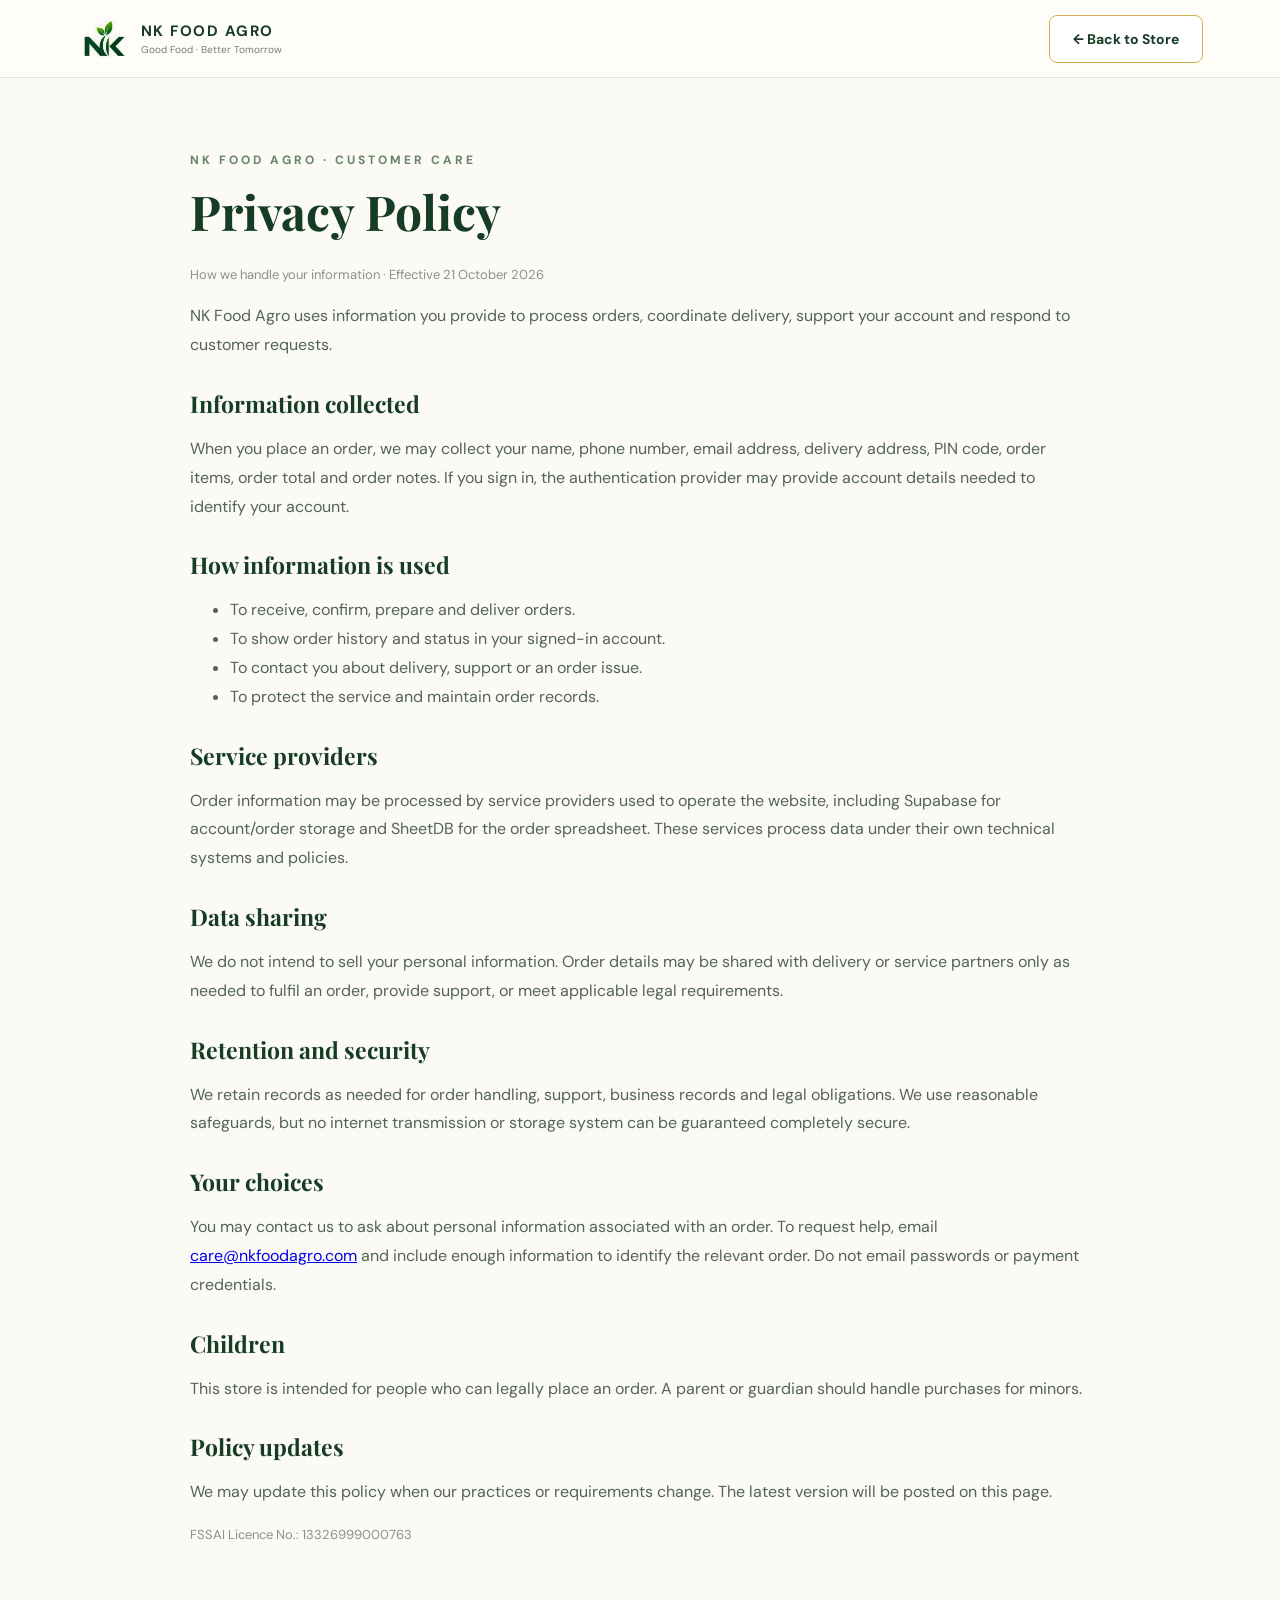
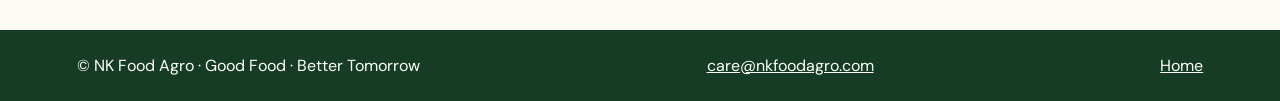
==== privacy-policy.html @ 9660f8f1 "Add files via upload" ====
<!DOCTYPE html><html lang="en"><head><meta charset="UTF-8"><meta name="viewport" content="width=device-width,initial-scale=1"><title>Privacy Policy | NK Food Agro</title><meta name="description" content="Privacy Policy for NK Food Agro customers."><link rel="icon" href="assets/favicon.png"><link rel="preconnect" href="https://fonts.googleapis.com"><link rel="preconnect" href="https://fonts.gstatic.com" crossorigin><link href="https://fonts.googleapis.com/css2?family=DM+Sans:wght@400;500;600;700&family=Playfair+Display:wght@600;700&display=swap" rel="stylesheet"><link rel="stylesheet" href="style.css"></head><body><header class="header"><a class="brand" href="index.html"><img class="brand-logo-image" src="assets/nk-logo.png" alt="NK Food Agro logo"><span><b>NK FOOD AGRO</b><small>Good Food · Better Tomorrow</small></span></a><a class="btn secondary" href="index.html">← Back to Store</a></header><main class="policy-page"><span class="eyebrow">NK FOOD AGRO · CUSTOMER CARE</span><h1>Privacy Policy</h1><p class="updated">How we handle your information · Effective 21 October 2026</p><p>NK Food Agro uses information you provide to process orders, coordinate delivery, support your account and respond to customer requests.</p><h2>Information collected</h2><p>When you place an order, we may collect your name, phone number, email address, delivery address, PIN code, order items, order total and order notes. If you sign in, the authentication provider may provide account details needed to identify your account.</p><h2>How information is used</h2><ul><li>To receive, confirm, prepare and deliver orders.</li><li>To show order history and status in your signed-in account.</li><li>To contact you about delivery, support or an order issue.</li><li>To protect the service and maintain order records.</li></ul><h2>Service providers</h2><p>Order information may be processed by service providers used to operate the website, including Supabase for account/order storage and SheetDB for the order spreadsheet. These services process data under their own technical systems and policies.</p><h2>Data sharing</h2><p>We do not intend to sell your personal information. Order details may be shared with delivery or service partners only as needed to fulfil an order, provide support, or meet applicable legal requirements.</p><h2>Retention and security</h2><p>We retain records as needed for order handling, support, business records and legal obligations. We use reasonable safeguards, but no internet transmission or storage system can be guaranteed completely secure.</p><h2>Your choices</h2><p>You may contact us to ask about personal information associated with an order. To request help, email <a href="mailto:care@nkfoodagro.com">care@nkfoodagro.com</a> and include enough information to identify the relevant order. Do not email passwords or payment credentials.</p><h2>Children</h2><p>This store is intended for people who can legally place an order. A parent or guardian should handle purchases for minors.</p><h2>Policy updates</h2><p>We may update this policy when our practices or requirements change. The latest version will be posted on this page.</p><p class="updated">FSSAI Licence No.: 13326999000763</p></main><footer class="policy-footer"><span>© NK Food Agro · Good Food · Better Tomorrow</span><a href="mailto:care@nkfoodagro.com">care@nkfoodagro.com</a><a href="index.html">Home</a></footer></body></html>
---- style.css ----
*{box-sizing:border-box}html{scroll-behavior:smooth}body{margin:0;color:#173c25;background:#fbfaf5;font-family:"DM Sans",sans-serif;overflow-x:hidden}.topbar{background:#173c25;color:#fff;text-align:center;font-size:13px;padding:9px}.header{height:78px;display:flex;align-items:center;justify-content:space-between;padding:0 6%;background:rgba(251,250,245,.94);border-bottom:1px solid #e8e4d8;position:sticky;top:0;z-index:20;backdrop-filter:blur(12px)}.brand{display:flex;align-items:center;gap:10px;text-decoration:none;color:#173c25}.brand-mark{font-weight:700;font-size:24px;letter-spacing:-3px;border:2px solid #173c25;border-radius:8px;padding:3px 7px}.brand b{display:block;font-size:15px;letter-spacing:1.5px}.brand small{display:block;font-size:10px;color:#71806f;margin-top:2px}nav{display:flex;gap:28px}nav a,.footer a{color:#31553b;text-decoration:none;font-size:14px;transition:.25s}nav a:hover,.footer a:hover{color:#a77821}.cart-btn{border:1px solid #173c25;background:transparent;border-radius:99px;padding:10px 16px;font-weight:700;color:#173c25;cursor:pointer;transition:.25s}.cart-btn:hover{transform:translateY(-2px);background:#173c25;color:#fff}.cart-btn span{background:#d6ad52;color:#173c25;border-radius:50%;padding:3px 7px;margin-left:5px}.hero{min-height:650px;padding:70px 7%;display:grid;grid-template-columns:1fr .85fr;gap:60px;align-items:center;background:radial-gradient(circle at 85% 45%,#e4efdd 0,#fbfaf5 45%)}.eyebrow{font-size:12px;letter-spacing:3px;font-weight:700;color:#668267}.hero h1{font-family:"Playfair Display",serif;font-size:64px;line-height:1.03;margin:18px 0;color:#153a23}.hero h1 em,.benefit-copy h2 em{font-style:normal;color:#9a742d}.hero p{max-width:600px;font-size:18px;line-height:1.7;color:#5c6d60}.hero-actions{display:flex;align-items:center;gap:25px;margin:30px 0}.btn{display:inline-block;border:0;border-radius:8px;padding:14px 23px;font-size:14px;font-weight:700;cursor:pointer;text-decoration:none;transition:transform .25s,box-shadow .25s,background .25s}.btn:hover{transform:translateY(-3px);box-shadow:0 12px 24px #173c2520}.primary{background:#173c25;color:#fff}.primary:hover{background:#285b39}.light{background:#fff;color:#173c25}.full{width:100%}.text-btn{color:#31553b;font-weight:700;text-decoration:none;font-size:14px}.text-btn:hover{color:#a77821}.trust-row{display:flex;flex-wrap:wrap;gap:18px;color:#49614e;font-size:12px}.hero-product{position:relative;text-align:center;animation:heroFloat 5s ease-in-out infinite}.image-frame{position:relative;display:flex;align-items:center;justify-content:center;overflow:hidden;background:#f0f2e9}.smart-image{display:block;width:100%;height:100%;object-fit:contain;object-position:center;transition:transform .55s ease,filter .55s ease}.image-frame:hover .smart-image{transform:scale(1.04)}.hero-frame{width:min(470px,100%);height:530px;margin:auto;border-radius:22px;padding:18px;background:linear-gradient(145deg,#f1f4eb,#e4eadc);box-shadow:0 30px 70px #173c251c}.leaf-badge{position:absolute;z-index:2;top:10px;left:8%;background:#d6ad52;color:#173c25;font-weight:800;font-size:11px;line-height:1.2;padding:13px;border-radius:50%;box-shadow:0 10px 30px #9a742d40}.floating-card{position:absolute;right:2%;bottom:30px;background:#fff;border:1px solid #e6e0cf;padding:14px 18px;border-radius:12px;box-shadow:0 15px 35px #173c2518;text-align:left}.floating-card strong{display:block;font-family:"Playfair Display",serif;font-size:18px}.floating-card span{font-size:11px;color:#71806f}.strip{display:grid;grid-template-columns:repeat(4,1fr);gap:15px;padding:26px 7%;background:#f1f4eb;border-top:1px solid #e4e9dc;border-bottom:1px solid #e4e9dc}.strip div{display:grid;grid-template-columns:32px 1fr;column-gap:5px;align-items:center}.strip div:first-letter{font-size:22px}.strip b{font-size:13px}.strip small{grid-column:2;color:#71806f;font-size:11px}.section,.category-section{padding:85px 7%}.section-head{display:flex;justify-content:space-between;gap:30px;align-items:end;margin-bottom:28px}.section-head h2,.about h2,.category-section h2{font-family:"Playfair Display",serif;font-size:42px;margin:10px 0;color:#153a23}.section-head p{max-width:450px;color:#71806f;line-height:1.6}.centered{text-align:center;display:block}.centered p{margin:0 auto}.category-section{background:#fffdf8}.category-grid{display:grid;grid-template-columns:repeat(3,1fr);gap:22px;margin-top:35px}.category-card{position:relative;overflow:hidden;text-align:left;border:1px solid #e7e1d1;background:linear-gradient(145deg,#fff,#f4f1e8);padding:32px;border-radius:18px;cursor:pointer;color:#173c25;transition:.35s;min-height:190px}.category-card:hover{transform:translateY(-8px);box-shadow:0 20px 45px #173c2518;border-color:#d6ad52}.category-card span{font-size:38px;display:block;margin-bottom:18px}.category-card b{display:block;font-family:"Playfair Display",serif;font-size:25px}.category-card small{display:block;color:#71806f;margin:7px 0 18px}.category-card em{font-style:normal;font-weight:700;color:#9a742d;font-size:13px}.filter-bar{display:flex;flex-wrap:wrap;gap:10px;margin:10px 0 28px}.filter{border:1px solid #d9d5c8;background:#fff;border-radius:999px;padding:10px 17px;color:#31553b;font-weight:700;cursor:pointer;transition:.25s}.filter:hover,.filter.active{background:#173c25;color:#fff;border-color:#173c25}.product-grid{display:grid;grid-template-columns:repeat(3,1fr);gap:24px}.product-card{background:#fff;border:1px solid #e6e0d3;border-radius:16px;overflow:hidden;transition:.35s;animation:cardIn .5s both}.product-card:hover{transform:translateY(-8px);box-shadow:0 22px 45px #173c2518}.product-image{height:285px;position:relative;background:#f2f4ed;padding:16px;display:flex;align-items:center;justify-content:center;overflow:hidden}.product-image img{width:100%;height:100%;object-fit:contain;object-position:center;transition:transform .45s}.product-card:hover .product-image img{transform:scale(1.06)}.tag{position:absolute;z-index:2;top:13px;left:13px;background:#d6ad52;color:#173c25;border-radius:999px;padding:6px 9px;font-size:9px;font-weight:800;letter-spacing:.8px}.product-info{padding:20px}.stars{font-size:12px;color:#b18632}.stars span{color:#899489}.product-info h3{font-family:"Playfair Display",serif;font-size:21px;margin:10px 0 5px}.product-info p{color:#71806f;font-size:13px;margin:0 0 14px}.price{display:flex;align-items:center;gap:9px;margin-bottom:16px}.price strong{font-size:22px}.price del{color:#9a9d98;font-size:13px}.price b{color:#397049;font-size:11px}.benefits{padding:85px 7%;display:grid;grid-template-columns:.9fr 1fr;gap:70px;align-items:center;background:#f1f4eb}.benefit-image{height:560px;border-radius:22px;overflow:hidden;background:#e5eadf;padding:18px;box-shadow:0 25px 60px #173c2516}.benefit-image img{width:100%;height:100%;object-fit:contain}.benefit-copy h2{font-family:"Playfair Display",serif;font-size:45px;margin:12px 0}.benefit-copy>p{color:#71806f;line-height:1.7}.benefit-list{margin-top:28px;display:grid;gap:17px}.benefit-list>div{display:flex;gap:14px;align-items:flex-start}.benefit-list>div>span{font-size:22px}.benefit-list section b{display:block}.benefit-list small{color:#71806f}.offer{margin:0 7%;padding:55px 6%;background:#173c25;color:#fff;border-radius:22px;display:flex;justify-content:space-between;align-items:center;gap:30px}.offer .eyebrow{color:#d6ad52}.offer h2{font-family:"Playfair Display",serif;font-size:40px;margin:10px 0}.offer p{color:#c9d5cb}.reviews{padding-top:80px}.review-grid{display:grid;grid-template-columns:repeat(3,1fr);gap:20px}.review-grid blockquote{margin:0;background:#fff;border:1px solid #e7e1d1;border-radius:15px;padding:28px;line-height:1.65;color:#526456}.review-grid footer{margin-top:18px;color:#b18632;font-size:12px}.review-grid footer b{color:#173c25}.about{text-align:center;padding:85px 15%;background:#fffdf8}.about p{max-width:720px;margin:auto;color:#71806f;line-height:1.8}.footer{display:grid;grid-template-columns:2fr 1fr 1fr 1.2fr;gap:35px;padding:55px 7%;background:#edf1e7}.footer p{color:#71806f;font-size:13px;line-height:1.6}.footer h4{margin:0 0 15px}.footer a{display:block;margin:8px 0}.cart-overlay,.modal-overlay{position:fixed;inset:0;background:#102317b8;z-index:100;display:flex;justify-content:flex-end;opacity:0;pointer-events:none;transition:.3s;backdrop-filter:blur(5px)}.cart-overlay.open,.modal-overlay.open{opacity:1;pointer-events:auto}.cart{width:min(430px,100%);height:100%;background:#fffdf8;padding:30px;overflow:auto;transform:translateX(100%);transition:.35s}.cart-overlay.open .cart{transform:translateX(0)}.close,.modal-close{border:0;background:transparent;font-size:30px;cursor:pointer;color:#173c25}.cart h2{font-family:"Playfair Display",serif}.cart-row{display:flex;justify-content:space-between;gap:15px;border-bottom:1px solid #eee7d8;padding:16px 0;font-size:13px}.cart-row small{display:block;color:#71806f;margin-top:4px}.cart-row button{border:1px solid #ddd;background:#fff;padding:3px 8px;border-radius:5px;cursor:pointer}.cart-row .remove{color:#a44;border:0;background:transparent}.cart-total{display:flex;justify-content:space-between;font-size:18px;padding:20px 0}.secure{text-align:center;color:#71806f;font-size:12px}.empty{color:#71806f}.modal-overlay{justify-content:center;align-items:center;padding:20px}.product-modal{position:relative;width:min(1000px,100%);max-height:92vh;overflow:auto;background:#fffdf8;border-radius:22px;display:grid;grid-template-columns:1fr 1fr;gap:35px;padding:30px;transform:translateY(25px) scale(.97);transition:.35s;box-shadow:0 30px 90px #0004}.modal-overlay.open .product-modal{transform:none}.modal-close{position:absolute;right:15px;top:10px;z-index:5;width:42px;height:42px;border-radius:50%;background:#fff;box-shadow:0 5px 20px #0002}.main-gallery-image{height:470px;background:#f0f2e9;border-radius:16px;display:flex;align-items:center;justify-content:center;padding:20px;overflow:hidden}.main-gallery-image img{width:100%;height:100%;object-fit:contain}.thumbs{display:flex;gap:10px;margin-top:12px}.thumb{width:75px;height:75px;padding:4px;border:2px solid transparent;border-radius:10px;background:#f0f2e9;cursor:pointer}.thumb.active{border-color:#d6ad52}.thumb img{width:100%;height:100%;object-fit:contain}.detail-copy{padding:35px 20px 20px 0}.detail-category{font-size:11px;letter-spacing:2px;color:#9a742d;font-weight:800}.detail-copy h2{font-family:"Playfair Display",serif;font-size:38px;line-height:1.1;margin:12px 0}.detail-price{display:flex;align-items:center;gap:10px;margin:18px 0}.detail-price strong{font-size:28px}.detail-price del{color:#999}.detail-price b{font-size:11px;color:#397049}.detail-copy>p{color:#667568;line-height:1.7}.detail-meta{display:flex;flex-wrap:wrap;gap:8px;margin:20px 0}.detail-meta span{font-size:11px;border:1px solid #e1dccf;border-radius:999px;padding:7px 10px;color:#526456}@keyframes heroFloat{0%,100%{transform:translateY(0)}50%{transform:translateY(-9px)}}@keyframes spark{0%,100%{opacity:0;transform:scale(.5)}50%{opacity:1;transform:scale(1.6)}}@keyframes cardIn{from{opacity:0;transform:translateY(15px)}to{opacity:1;transform:none}}.reveal{animation:revealIn .8s both}@keyframes revealIn{from{opacity:0;transform:translateY(22px)}to{opacity:1;transform:none}}@media(max-width:900px){nav{display:none}.hero{grid-template-columns:1fr;padding-top:45px}.hero h1{font-size:48px}.strip,.product-grid,.category-grid,.review-grid{grid-template-columns:repeat(2,1fr)}.benefits{grid-template-columns:1fr;gap:35px}.footer{grid-template-columns:1fr 1fr}.product-modal{grid-template-columns:1fr}.detail-copy{padding:0}.main-gallery-image{height:390px}}@media(max-width:600px){.header{padding:0 4%;height:70px}.brand b{font-size:12px}.brand small{font-size:8px}.cart-btn{padding:8px 11px}.hero{padding:45px 5%}.hero h1{font-size:39px}.hero p{font-size:16px}.hero-actions{flex-direction:column;align-items:flex-start}.hero-frame{height:400px}.strip,.product-grid,.category-grid,.review-grid,.footer{grid-template-columns:1fr}.section,.category-section{padding:60px 5%}.section-head{display:block}.section-head h2,.category-section h2{font-size:34px}.benefits{padding:60px 5%}.benefit-image{height:380px}.benefit-copy h2{font-size:35px}.offer{margin:0 5%;padding:40px 25px;display:block}.offer h2{font-size:31px}.offer .btn{margin-top:20px}.about{padding:60px 7%}.product-image{height:250px}.main-gallery-image{height:330px}.product-modal{padding:20px}.detail-copy h2{font-size:30px}.royal-logo{font-size:25px;letter-spacing:2px}}

/* Premium motion + account/checkout/review UI */
html{scroll-behavior:smooth}.locked{overflow:hidden}.header{position:sticky;top:0;z-index:80;background:rgba(255,253,248,.9);backdrop-filter:blur(16px);transition:.3s}.scrolled .header{box-shadow:0 12px 35px rgba(23,60,37,.09)}
.header-actions{display:flex;align-items:center;gap:9px}.account-btn,.cart-btn{border:1px solid #ddd7c7;background:#fff;border-radius:999px;padding:10px 14px;font-weight:800;color:#173c25;cursor:pointer;transition:.3s}.account-btn:hover,.cart-btn:hover{transform:translateY(-2px);border-color:#d6ad52;box-shadow:0 8px 20px #173c2514}.account-btn span{display:inline-grid;place-items:center;width:22px;height:22px;border-radius:50%;background:#fff;border:1px solid #ddd7c7;margin-right:4px}.hero-product{animation:heroFloat 5s ease-in-out infinite}.hero-frame{position:relative;overflow:hidden}.hero-frame:after{content:"";position:absolute;inset:0;background:linear-gradient(115deg,transparent 35%,rgba(255,255,255,.35) 48%,transparent 60%);transform:translateX(-120%);animation:shine 5s 2s infinite}.product-card{animation:cardIn .7s var(--delay) both}.product-card:after{content:"";position:absolute;inset:auto 15% 0;height:1px;background:#d6ad52;transform:scaleX(0);transition:.35s}.product-card:hover:after{transform:scaleX(1)}.product-image{background:radial-gradient(circle at 50% 45%,#fff 0,#f0f3e9 70%)}.quick-glow{position:absolute;width:150px;height:150px;border-radius:50%;background:#d6ad5230;filter:blur(30px);animation:pulseGlow 3s infinite}.card-actions{display:flex;gap:9px;align-items:center}.card-actions .btn{flex:1}.mini-cart{width:44px;height:44px;border-radius:12px;border:1px solid #d9d5c8;background:#fff;color:#173c25;font-size:25px;cursor:pointer;transition:.25s}.mini-cart:hover{background:#173c25;color:#fff;transform:rotate(90deg)}
.detail-points{list-style:none;padding:0;margin:20px 0;display:grid;gap:8px}.detail-points li{font-size:13px;color:#506253}.btn.secondary{background:#fff;border:1px solid #d6ad52;color:#173c25}.btn.secondary:hover{background:#f8f2e3}.review-open{margin-top:10px}.review-head{display:flex;justify-content:space-between;align-items:center;gap:10px;margin:25px 0 10px;border-top:1px solid #e7e1d1;padding-top:20px}.review-head h3{font-family:"Playfair Display",serif;margin:0}.review-head span{font-size:12px;color:#9a742d;font-weight:800}.product-reviews{display:grid;gap:10px;max-height:250px;overflow:auto}.live-review{border:1px solid #e8e2d6;background:#fff;padding:13px 15px;border-radius:12px}.live-review p{margin:7px 0;color:#536456;font-size:13px;line-height:1.5}.review-top{display:flex;justify-content:space-between;gap:8px}.review-top>span{color:#b18632;letter-spacing:1px}.review-top small{color:#397049;font-weight:800}.no-reviews{font-size:13px;color:#71806f;padding:12px 0}.qty{display:flex;gap:10px;align-items:center;margin-top:8px}.qty button{width:28px;height:28px;border:1px solid #ddd;background:#fff;border-radius:6px;cursor:pointer}.cart-row .remove{display:block;margin-top:8px;color:#a44;border:0;background:transparent;padding:0}.account-modal,.review-modal,.checkout-modal{position:relative;background:#fffdf8;border-radius:24px;box-shadow:0 35px 100px #0005;transform:translateY(25px) scale(.97);transition:.35s}.modal-overlay.open .account-modal,.modal-overlay.open .review-modal,.modal-overlay.open .checkout-modal{transform:none}.account-modal{width:min(460px,100%);padding:45px 35px;text-align:center}.account-icon{width:65px;height:65px;display:grid;place-items:center;margin:0 auto 15px;border-radius:50%;background:#fff;border:1px solid #ddd7c7;font-size:25px;font-weight:800}.account-modal h2,.review-modal h2,.checkout-modal h2{font-family:"Playfair Display",serif;font-size:34px;margin:10px 0 20px}.account-status p,.account-status{color:#68776a;line-height:1.6}.account-status small{display:block;color:#71806f;margin:8px 0 18px}.account-note{display:block;color:#8a928b;margin-top:18px;line-height:1.5}.google{background:#fff;border:1px solid #d7d3c9;color:#173c25}.review-modal{width:min(520px,100%);padding:35px}.review-modal form{display:grid;gap:18px}.review-modal label,.checkout-modal label{font-weight:700;font-size:13px;color:#3e5144}.review-modal textarea,.review-modal select,.checkout-modal input,.checkout-modal textarea{display:block;width:100%;box-sizing:border-box;margin-top:7px;border:1px solid #dcd7cb;border-radius:11px;padding:12px 13px;background:#fff;color:#24382a;font:inherit;outline:none}.review-modal textarea:focus,.review-modal select:focus,.checkout-modal input:focus,.checkout-modal textarea:focus{border-color:#b28a3e;box-shadow:0 0 0 3px #d6ad5220}.checkout-modal{width:min(850px,100%);max-height:92vh;overflow:auto;padding:35px}.checkout-head p{color:#71806f;line-height:1.6}.form-grid{display:grid;grid-template-columns:1fr 1fr;gap:15px;margin-top:22px}.form-grid .wide{grid-column:1/-1}.cod-box{margin:20px 0;padding:14px 16px;border-radius:12px;background:#f0f4ea;border:1px solid #dbe5d4}.cod-box b,.cod-box span{display:block}.cod-box span{font-size:12px;color:#71806f;margin-top:4px}.checkout-total{display:flex;justify-content:space-between;align-items:center;border-top:1px solid #e7e1d1;padding:18px 0;margin-bottom:10px;font-size:18px}.checkout-total strong{font-size:25px}.toast{position:fixed;z-index:10000;left:50%;bottom:25px;transform:translate(-50%,30px);opacity:0;pointer-events:none;background:#173c25;color:#fff;padding:13px 18px;border-radius:999px;box-shadow:0 12px 30px #0003;transition:.35s;font-size:13px}.toast.show{opacity:1;transform:translate(-50%,0)}
@keyframes shine{0%,65%{transform:translateX(-120%)}80%,100%{transform:translateX(120%)}}@keyframes pulseGlow{0%,100%{transform:scale(.8);opacity:.25}50%{transform:scale(1.2);opacity:.5}}
.reveal{opacity:0;transform:translateY(28px);transition:opacity .8s ease,transform .8s ease}.reveal.visible{opacity:1;transform:none}
@media(max-width:700px){.header-actions{gap:5px}.account-btn{font-size:0;padding:9px}.account-btn span{margin:0}.form-grid{grid-template-columns:1fr}.form-grid .wide{grid-column:auto}.checkout-modal{padding:25px 18px}.account-modal,.review-modal{padding:30px 20px}.review-head{align-items:flex-start;flex-direction:column}}

/* ===== PREMIUM SCROLL MOTION ===== */
.reveal,
.scroll-reveal,
.category-card,
.benefit-list > div,
.review-grid blockquote{
  will-change: transform, opacity;
}

/* Products rise into view with a soft 3D reveal */
.product-card.scroll-reveal{
  opacity:0;
  transform:perspective(900px) translate3d(0,72px,0) rotateX(8deg) scale(.93);
  animation:none;
  transition:opacity .85s cubic-bezier(.2,.75,.25,1),
             transform 1s cubic-bezier(.16,1,.3,1),
             box-shadow .35s ease;
  transition-delay:var(--scroll-delay,0s);
}
.product-card.scroll-reveal.visible{
  opacity:1;
  transform:perspective(900px) translate3d(0,0,0) rotateX(0) scale(1);
}
.product-card.scroll-reveal.visible:hover{
  transform:translate3d(0,-10px,0) scale(1.015);
}
.product-card.scroll-reveal.visible .product-image img{
  animation:productImageReveal 1s cubic-bezier(.16,1,.3,1) both;
  animation-delay:calc(var(--scroll-delay,0s) + .12s);
}

/* Category cards float in one after another */
.category-card{
  opacity:0;
  transform:translate3d(0,55px,0) scale(.94);
  transition:opacity .75s ease, transform .85s cubic-bezier(.16,1,.3,1),
             box-shadow .35s ease, border-color .35s ease;
  transition-delay:var(--scroll-delay,0s);
}
.category-card.visible{
  opacity:1;
  transform:none;
}
.category-card.visible:hover{
  transform:translate3d(0,-8px,0) scale(1.01);
}

/* Benefits/reviews gently slide up */
.benefit-list > div,
.review-grid blockquote{
  opacity:0;
  transform:translate3d(0,38px,0);
  transition:opacity .7s ease, transform .8s cubic-bezier(.16,1,.3,1);
  transition-delay:var(--scroll-delay,0s);
}
.benefit-list > div.visible,
.review-grid blockquote.visible{
  opacity:1;
  transform:none;
}

/* A little movement on the product image after the card arrives */
.product-image{
  transition:box-shadow .5s ease, transform .45s ease;
}
.product-card.scroll-reveal.visible .product-image{
  animation:imageFramePop .85s cubic-bezier(.16,1,.3,1) both;
  animation-delay:calc(var(--scroll-delay,0s) + .05s);
}

/* FARM FRESH badge drops like a soft ball and bounces into place */
.leaf-badge{
  animation:farmFreshDrop 1.8s cubic-bezier(.22,1.35,.36,1) 3.85s both;
  transform-origin:50% 100%;
}
.leaf-badge::after{
  content:"";
  position:absolute;
  left:18%;
  right:18%;
  bottom:-9px;
  height:9px;
  border-radius:50%;
  background:rgba(23,60,37,.18);
  filter:blur(4px);
  transform:scale(.25);
  animation:farmFreshShadow 1.8s ease 3.85s both;
}

/* Extra polish for the hero image */
.hero-product{
  animation:heroFloat 5s ease-in-out 2.4s infinite;
}
.hero-frame{
  animation:heroFrameIn 1.1s cubic-bezier(.16,1,.3,1) .25s both;
}

@keyframes productImageReveal{
  0%{opacity:0;transform:translateY(24px) scale(.88) rotate(-2deg)}
  60%{opacity:1;transform:translateY(-5px) scale(1.035) rotate(.5deg)}
  100%{opacity:1;transform:translateY(0) scale(1) rotate(0)}
}

@keyframes imageFramePop{
  0%{opacity:.65;transform:scale(.97)}
  65%{opacity:1;transform:scale(1.012)}
  100%{opacity:1;transform:scale(1)}
}

@keyframes farmFreshDrop{
  0%{opacity:0;transform:translate3d(0,-260px,0) scale(.58) rotate(-18deg)}
  38%{opacity:1;transform:translate3d(0,18px,0) scale(1.12) rotate(7deg)}
  52%{transform:translate3d(0,-28px,0) scale(.94) rotate(-4deg)}
  67%{transform:translate3d(0,10px,0) scale(1.05) rotate(2deg)}
  80%{transform:translate3d(0,-7px,0) scale(.98) rotate(-1deg)}
  91%{transform:translate3d(0,3px,0) scale(1.01) rotate(0)}
  100%{opacity:1;transform:translate3d(0,0,0) scale(1) rotate(0)}
}

@keyframes farmFreshShadow{
  0%{opacity:0;transform:scale(.15)}
  48%{opacity:.65;transform:scale(1.1)}
  68%{opacity:.28;transform:scale(.72)}
  100%{opacity:.18;transform:scale(1)}
}

@keyframes heroFrameIn{
  0%{opacity:0;transform:translateY(35px) scale(.94) rotate(.7deg)}
  100%{opacity:1;transform:none}
}

/* Respect users who prefer reduced motion */
@media (prefers-reduced-motion:reduce){
  *,*::before,*::after{
    animation-duration:.01ms !important;
    animation-iteration-count:1 !important;
    scroll-behavior:auto !important;
    transition-duration:.01ms !important;
  }
}

/* User-provided NK leaf logo: same artwork, transparent background */
.brand-logo-image{display:block;width:54px;height:44px;object-fit:contain;object-position:center;flex:0 0 auto}
.brand .brand-mark{display:none}
.royal-logo-image{display:block;width:min(240px,58vw);height:150px;object-fit:contain;margin:0 auto 8px}
.royal-logo{font-size:0;letter-spacing:0;height:0;overflow:hidden}
.category-card{z-index:1;pointer-events:auto;touch-action:manipulation}
.category-empty{grid-column:1/-1;padding:20px;text-align:center}
#shop{scroll-margin-top:95px}
@media(max-width:600px){.brand-logo-image{width:42px;height:38px}.royal-logo-image{height:125px}}


/* NK Food Agro - Floating Dry Fruits intro only */
.nk-fruit-intro{position:fixed;inset:0;z-index:9999;display:flex;align-items:center;justify-content:center;overflow:hidden;background:radial-gradient(ellipse at center,#294b30 0%,#153621 48%,#07170d 100%);opacity:1;visibility:visible;animation:nkfiExit .7s 3.5s ease forwards;pointer-events:none}
.nkfi-glow{position:absolute;width:min(78vw,560px);aspect-ratio:1;border-radius:50%;background:radial-gradient(circle,rgba(226,190,104,.22),transparent 70%);animation:nkfiGlow 2.6s ease-in-out infinite alternate}
.nkfi-brand{position:relative;z-index:4;text-align:center;padding:20px;animation:nkfiBrand .9s .25s both;color:#f2d48b}
.nkfi-logo{display:block;width:clamp(68px,13vw,112px);height:clamp(68px,13vw,112px);object-fit:contain;margin:0 auto 12px;filter:drop-shadow(0 5px 18px #0004)}
.nkfi-name{font-family:"Playfair Display",Georgia,serif;font-size:clamp(27px,5.5vw,49px);font-weight:700;letter-spacing:.12em;text-shadow:0 4px 24px #e7c66a30}
.nkfi-rule{height:2px;width:0;margin:15px auto;background:linear-gradient(90deg,transparent,#f2d48b,transparent);animation:nkfiRule .7s .6s ease forwards}
.nkfi-tagline{font-size:clamp(9px,1.8vw,13px);letter-spacing:.14em;color:#fff7e5}
.nkfi-caption{margin-top:17px;color:#d7c397;font-size:10px;letter-spacing:.2em}
.nkfi-fruit{position:absolute;z-index:2;width:clamp(65px,12vw,145px);height:clamp(65px,12vw,145px);opacity:0;animation:nkfiFloat 2.8s ease-in-out infinite;filter:drop-shadow(0 10px 14px #0004)}
.nkfi-fruit img{width:100%;height:100%;object-fit:contain}
.nkfi-fruit.almond{left:10%;top:17%;--rot:-18deg;animation-delay:.05s}
.nkfi-fruit.cashew{right:11%;top:17%;--rot:22deg;animation-delay:.3s}
.nkfi-fruit.makhana{left:13%;bottom:13%;--rot:18deg;animation-delay:.55s}
.nkfi-fruit.mix{right:12%;bottom:12%;--rot:-20deg;animation-delay:.8s}
.nkfi-fruit.almond-two{left:34%;top:5%;width:clamp(42px,7vw,85px);height:clamp(42px,7vw,85px);animation-delay:.9s}
.nkfi-fruit.cashew-two{right:33%;bottom:5%;width:clamp(45px,8vw,92px);height:clamp(45px,8vw,92px);animation-delay:1.1s}
.nkfi-skip{position:absolute;z-index:6;right:20px;bottom:max(22px,env(safe-area-inset-bottom));pointer-events:auto;border:1px solid #e7ce8a88;background:#ffffff12;color:#fff7e5;padding:10px 16px;border-radius:30px;font-size:12px;cursor:pointer}
@keyframes nkfiFloat{0%{opacity:0;transform:translateY(32px) scale(.72) rotate(var(--rot))}22%,70%{opacity:1}55%{transform:translateY(-24px) scale(1.08) rotate(calc(var(--rot) + 16deg))}100%{opacity:0;transform:translateY(-62px) scale(.8) rotate(calc(var(--rot) + 30deg))}}
@keyframes nkfiBrand{from{opacity:0;transform:translateY(15px) scale(.94);filter:blur(5px)}to{opacity:1;transform:none;filter:none}}
@keyframes nkfiRule{to{width:min(290px,65vw)}}
@keyframes nkfiGlow{from{transform:scale(.9);opacity:.65}to{transform:scale(1.1);opacity:1}}
@keyframes nkfiExit{to{opacity:0;visibility:hidden}}
@media(max-width:600px){.nkfi-fruit.almond{left:3%;top:20%}.nkfi-fruit.cashew{right:3%;top:20%}.nkfi-fruit.makhana{left:4%;bottom:15%}.nkfi-fruit.mix{right:4%;bottom:15%}.nkfi-name{letter-spacing:.07em}.nkfi-caption{font-size:8px}}

/* Dense falling dry-fruit + makhana shower for the opening intro */
.nkfi-rain{position:absolute;inset:0;z-index:2;overflow:hidden;pointer-events:none}
.nkfi-rain-item{position:absolute;top:-18vh;left:var(--left);width:var(--size);height:var(--size);opacity:0;object-fit:contain;filter:drop-shadow(0 5px 7px #0005);animation:nkfiRainFall var(--duration) var(--delay) linear infinite;will-change:transform,opacity;pointer-events:none}
.nkfi-rain-item.makhana-piece{width:var(--size);height:calc(var(--size)*.78);border-radius:44% 56% 48% 52%;background:radial-gradient(ellipse at 32% 25%,#fffef0 0%,#f4f0dc 42%,#d7d0b8 76%,#b9b19b 100%);box-shadow:inset -2px -2px 3px #8d856c55,0 4px 7px #0004;transform:rotate(var(--rot));}
.nkfi-rain-item.makhana-piece::after{content:"";position:absolute;inset:20% 25%;border-radius:50%;background:#fff9e8;opacity:.8;filter:blur(1px)}
.nkfi-fruit{z-index:3}
.nkfi-brand{z-index:4}
@keyframes nkfiRainFall{0%{opacity:0;transform:translate3d(0,-5vh,0) rotate(var(--rot)) scale(.7)}8%{opacity:.94}82%{opacity:.9}100%{opacity:0;transform:translate3d(var(--drift),125vh,0) rotate(var(--spin)) scale(1.08)}}
@media(max-width:600px){.nkfi-rain-item{filter:drop-shadow(0 3px 4px #0004)}}
@media(prefers-reduced-motion:reduce){.nkfi-rain-item{animation:none!important;display:none}}

@media(prefers-reduced-motion:reduce){.nk-fruit-intro *{animation-duration:.01ms!important;animation-iteration-count:1!important}}

/* Targeted additions: intro jar, footer licence, order tracking and policy pages */
.nkfi-jar-wrap{position:absolute;z-index:3;left:50%;top:50%;width:clamp(150px,25vw,275px);transform:translate(-50%,-39%);opacity:.92;filter:drop-shadow(0 18px 22px #0005);animation:nkfiJarFloat 3.8s ease-in-out infinite;pointer-events:none}
.nkfi-jar{display:block;width:100%;height:auto;max-height:47vh;object-fit:contain}
.nkfi-brand{margin-top:-7vh;text-shadow:0 2px 10px #102516}
.nkfi-logo{position:relative;z-index:2}
@keyframes nkfiJarFloat{0%,100%{transform:translate(-50%,-39%) rotate(-2deg)}50%{transform:translate(-50%,-43%) rotate(2deg)}}
.footer .fssai-number{font-size:12px;color:#d8d9cc;line-height:1.5}
.footer a{color:inherit}
.my-orders{margin:22px 0;text-align:left;max-height:42vh;overflow:auto}
.my-orders h3{font-family:"Playfair Display",serif;margin:0 0 12px;color:#173c25}
.my-order{border:1px solid #e7e1d1;border-radius:13px;padding:13px;margin:10px 0;background:#fff}
.my-order-top{display:flex;align-items:center;justify-content:space-between;gap:8px;flex-wrap:wrap}
.my-order small{display:block;color:#788276;margin-top:5px}
.my-order p{font-size:13px;color:#536456;line-height:1.5;margin:10px 0}
.order-status{background:#eef4e9;color:#285634;border-radius:999px;padding:5px 9px;font-size:11px;font-weight:800}
.order-steps{display:flex;gap:5px;margin-top:12px;flex-wrap:wrap}
.order-steps span{font-size:10px;color:#8b9187;background:#f1f0e9;padding:5px 7px;border-radius:7px}
.order-steps span.done{background:#dcebd7;color:#285634;font-weight:700}
.policy-page{min-height:65vh;padding:70px max(6%,calc((100% - 900px)/2));color:#173c25}
.policy-page h1{font-family:"Playfair Display",serif;font-size:clamp(34px,5vw,48px);margin:10px 0 20px}
.policy-page h2{font-family:"Playfair Display",serif;margin:28px 0 8px;font-size:23px}
.policy-page p,.policy-page li{color:#536456;line-height:1.8}
.policy-page .updated{font-size:13px;color:#8a928b}
.policy-footer{padding:25px 6%;background:#173c25;color:#fff;display:flex;gap:20px;justify-content:space-between;flex-wrap:wrap}
.policy-footer a{color:#fff}
.thankyou-page{min-height:100vh;display:grid;place-items:center;padding:24px;background:#fbfaf5}
.thankyou-card{width:min(650px,100%);background:#fff;border:1px solid #e8e2d6;border-radius:24px;padding:clamp(25px,6vw,50px);text-align:center;box-shadow:0 18px 55px #173c2510}
.thankyou-mark{width:68px;height:68px;border-radius:50%;display:grid;place-items:center;margin:0 auto 18px;background:#e5f0df;color:#285634;font-size:35px}
.thankyou-card h1{font-family:"Playfair Display",serif;font-size:clamp(32px,5vw,44px);margin:10px 0}
.thankyou-card p{color:#627064;line-height:1.7}
.thankyou-summary{margin:22px 0;padding:17px;background:#f6f6ef;border-radius:13px;text-align:left}
.thankyou-summary div{display:flex;justify-content:space-between;gap:15px;padding:7px 0;color:#526354}
.thankyou-summary strong{color:#173c25;text-align:right;overflow-wrap:anywhere}
@media(max-width:600px){.nkfi-jar-wrap{width:clamp(140px,44vw,205px);top:54%;opacity:.75}.nkfi-brand{margin-top:-12vh}.nkfi-jar{max-height:36vh}.policy-page{padding:45px 6%}}
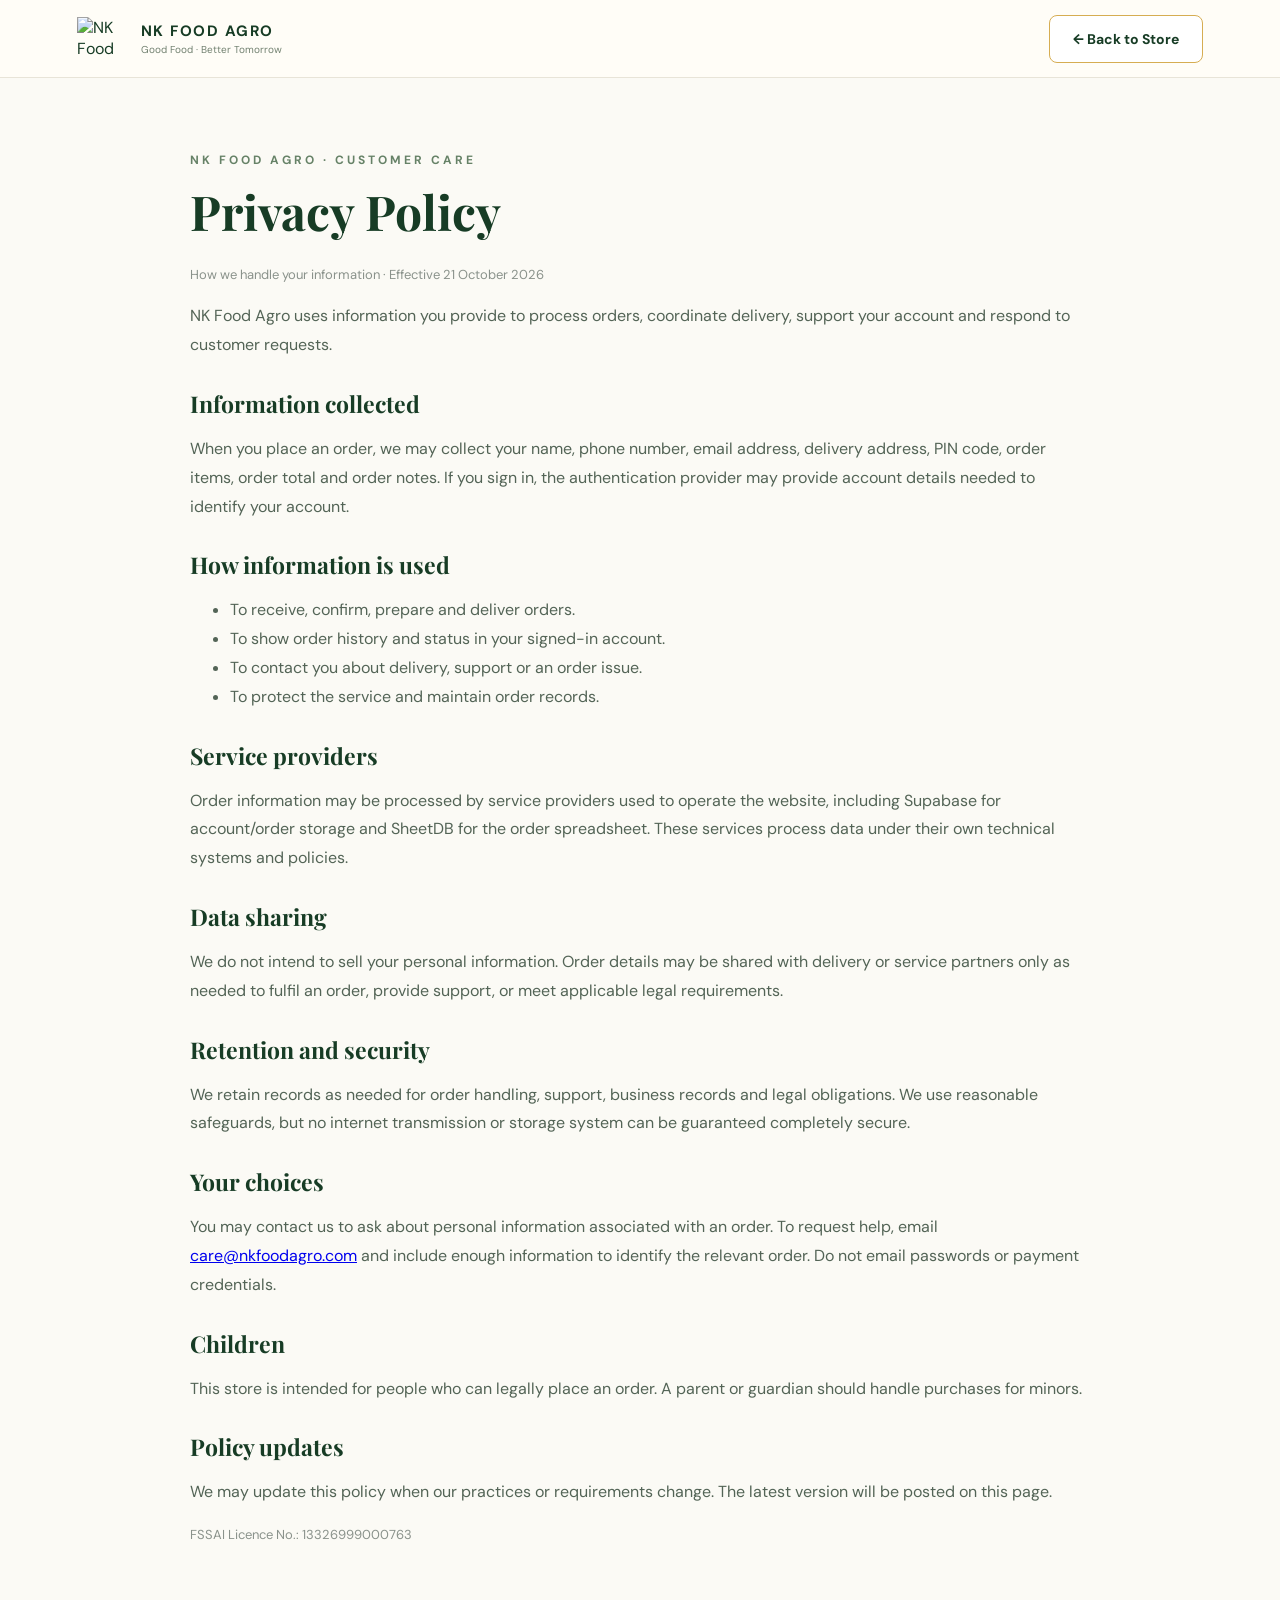
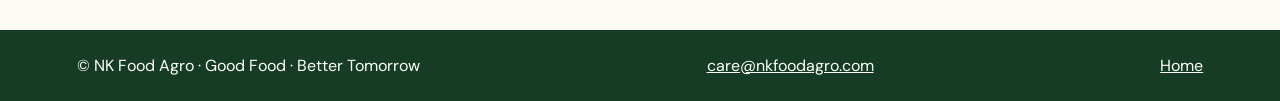
==== commit 1f8ff77c: "Add files via upload" ====
--- a/privacy-policy.html
+++ b/privacy-policy.html
@@ -1 +1 @@
-<!DOCTYPE html><html lang="en"><head><meta charset="UTF-8"><meta name="viewport" content="width=device-width,initial-scale=1"><title>Privacy Policy | NK Food Agro</title><meta name="description" content="Privacy Policy for NK Food Agro customers."><link rel="icon" href="assets/favicon.png"><link rel="preconnect" href="https://fonts.googleapis.com"><link rel="preconnect" href="https://fonts.gstatic.com" crossorigin><link href="https://fonts.googleapis.com/css2?family=DM+Sans:wght@400;500;600;700&family=Playfair+Display:wght@600;700&display=swap" rel="stylesheet"><link rel="stylesheet" href="style.css"></head><body><header class="header"><a class="brand" href="index.html"><img class="brand-logo-image" src="assets/nk-logo.png" alt="NK Food Agro logo"><span><b>NK FOOD AGRO</b><small>Good Food · Better Tomorrow</small></span></a><a class="btn secondary" href="index.html">← Back to Store</a></header><main class="policy-page"><span class="eyebrow">NK FOOD AGRO · CUSTOMER CARE</span><h1>Privacy Policy</h1><p class="updated">How we handle your information · Effective 21 October 2026</p><p>NK Food Agro uses information you provide to process orders, coordinate delivery, support your account and respond to customer requests.</p><h2>Information collected</h2><p>When you place an order, we may collect your name, phone number, email address, delivery address, PIN code, order items, order total and order notes. If you sign in, the authentication provider may provide account details needed to identify your account.</p><h2>How information is used</h2><ul><li>To receive, confirm, prepare and deliver orders.</li><li>To show order history and status in your signed-in account.</li><li>To contact you about delivery, support or an order issue.</li><li>To protect the service and maintain order records.</li></ul><h2>Service providers</h2><p>Order information may be processed by service providers used to operate the website, including Supabase for account/order storage and SheetDB for the order spreadsheet. These services process data under their own technical systems and policies.</p><h2>Data sharing</h2><p>We do not intend to sell your personal information. Order details may be shared with delivery or service partners only as needed to fulfil an order, provide support, or meet applicable legal requirements.</p><h2>Retention and security</h2><p>We retain records as needed for order handling, support, business records and legal obligations. We use reasonable safeguards, but no internet transmission or storage system can be guaranteed completely secure.</p><h2>Your choices</h2><p>You may contact us to ask about personal information associated with an order. To request help, email <a href="mailto:care@nkfoodagro.com">care@nkfoodagro.com</a> and include enough information to identify the relevant order. Do not email passwords or payment credentials.</p><h2>Children</h2><p>This store is intended for people who can legally place an order. A parent or guardian should handle purchases for minors.</p><h2>Policy updates</h2><p>We may update this policy when our practices or requirements change. The latest version will be posted on this page.</p><p class="updated">FSSAI Licence No.: 13326999000763</p></main><footer class="policy-footer"><span>© NK Food Agro · Good Food · Better Tomorrow</span><a href="mailto:care@nkfoodagro.com">care@nkfoodagro.com</a><a href="index.html">Home</a></footer></body></html>+<!DOCTYPE html><html lang="en"><head><meta charset="UTF-8"><meta name="viewport" content="width=device-width,initial-scale=1"><title>Privacy Policy | NK Food Agro</title><meta name="description" content="Privacy Policy for NK Food Agro customers."><link rel="icon" href="assets/favicon.webp"><link rel="preconnect" href="https://fonts.googleapis.com"><link rel="preconnect" href="https://fonts.gstatic.com" crossorigin><link href="https://fonts.googleapis.com/css2?family=DM+Sans:wght@400;500;600;700&family=Playfair+Display:wght@600;700&display=swap" rel="stylesheet"><link rel="stylesheet" href="style.css"></head><body><header class="header"><a class="brand" href="index.html"><img class="brand-logo-image" src="assets/nk-logo.webp" alt="NK Food Agro logo"><span><b>NK FOOD AGRO</b><small>Good Food · Better Tomorrow</small></span></a><a class="btn secondary" href="index.html">← Back to Store</a></header><main class="policy-page"><span class="eyebrow">NK FOOD AGRO · CUSTOMER CARE</span><h1>Privacy Policy</h1><p class="updated">How we handle your information · Effective 21 October 2026</p><p>NK Food Agro uses information you provide to process orders, coordinate delivery, support your account and respond to customer requests.</p><h2>Information collected</h2><p>When you place an order, we may collect your name, phone number, email address, delivery address, PIN code, order items, order total and order notes. If you sign in, the authentication provider may provide account details needed to identify your account.</p><h2>How information is used</h2><ul><li>To receive, confirm, prepare and deliver orders.</li><li>To show order history and status in your signed-in account.</li><li>To contact you about delivery, support or an order issue.</li><li>To protect the service and maintain order records.</li></ul><h2>Service providers</h2><p>Order information may be processed by service providers used to operate the website, including Supabase for account/order storage and SheetDB for the order spreadsheet. These services process data under their own technical systems and policies.</p><h2>Data sharing</h2><p>We do not intend to sell your personal information. Order details may be shared with delivery or service partners only as needed to fulfil an order, provide support, or meet applicable legal requirements.</p><h2>Retention and security</h2><p>We retain records as needed for order handling, support, business records and legal obligations. We use reasonable safeguards, but no internet transmission or storage system can be guaranteed completely secure.</p><h2>Your choices</h2><p>You may contact us to ask about personal information associated with an order. To request help, email <a href="mailto:care@nkfoodagro.com">care@nkfoodagro.com</a> and include enough information to identify the relevant order. Do not email passwords or payment credentials.</p><h2>Children</h2><p>This store is intended for people who can legally place an order. A parent or guardian should handle purchases for minors.</p><h2>Policy updates</h2><p>We may update this policy when our practices or requirements change. The latest version will be posted on this page.</p><p class="updated">FSSAI Licence No.: 13326999000763</p></main><footer class="policy-footer"><span>© NK Food Agro · Good Food · Better Tomorrow</span><a href="mailto:care@nkfoodagro.com">care@nkfoodagro.com</a><a href="index.html">Home</a></footer></body></html>
--- a/style.css
+++ b/style.css
@@ -198,12 +198,16 @@
 
 @media(prefers-reduced-motion:reduce){.nk-fruit-intro *{animation-duration:.01ms!important;animation-iteration-count:1!important}}
 
-/* Targeted additions: intro jar, footer licence, order tracking and policy pages */
-.nkfi-jar-wrap{position:absolute;z-index:3;left:50%;top:50%;width:clamp(150px,25vw,275px);transform:translate(-50%,-39%);opacity:.92;filter:drop-shadow(0 18px 22px #0005);animation:nkfiJarFloat 3.8s ease-in-out infinite;pointer-events:none}
-.nkfi-jar{display:block;width:100%;height:auto;max-height:47vh;object-fit:contain}
-.nkfi-brand{margin-top:-7vh;text-shadow:0 2px 10px #102516}
+/* Targeted additions: three separate intro jars positioned away from the centered logo */
+.nkfi-jar-wrap{position:absolute;z-index:3;width:clamp(92px,14vw,170px);opacity:.84;filter:drop-shadow(0 12px 18px #0005);pointer-events:none;animation:nkfiSideJarFloat 4.2s ease-in-out infinite}
+.nkfi-jar{display:block;width:100%;height:auto;max-height:30vh;object-fit:contain}
+.nkfi-jar-left{left:5.5%;top:17%;transform:rotate(-8deg);animation-delay:-.7s}
+.nkfi-jar-right{right:5.5%;top:18%;width:clamp(88px,13vw,158px);transform:rotate(8deg);animation-delay:-2.1s;filter:drop-shadow(0 12px 18px #0005) hue-rotate(8deg)}
+.nkfi-jar-lower{left:13%;bottom:8%;width:clamp(76px,10vw,125px);opacity:.76;transform:rotate(-11deg);animation-delay:-1.4s;filter:drop-shadow(0 10px 14px #0005) saturate(.88)}
+.nkfi-brand{position:relative;z-index:4;margin-top:0;text-shadow:0 2px 10px #102516}
 .nkfi-logo{position:relative;z-index:2}
-@keyframes nkfiJarFloat{0%,100%{transform:translate(-50%,-39%) rotate(-2deg)}50%{transform:translate(-50%,-43%) rotate(2deg)}}
+@keyframes nkfiSideJarFloat{0%,100%{translate:0 0;rotate:0deg}50%{translate:0 -12px;rotate:2deg}}
+@media(max-width:600px){.nkfi-jar-wrap{width:clamp(58px,18vw,105px);opacity:.72}.nkfi-jar-left{left:1.5%;top:19%}.nkfi-jar-right{right:1.5%;top:20%;width:clamp(56px,17vw,98px)}.nkfi-jar-lower{left:3%;bottom:8%;width:clamp(50px,14vw,82px)}.nkfi-jar{max-height:22vh}.nkfi-brand{max-width:78vw}.nkfi-name{font-size:clamp(22px,6vw,32px)}.nkfi-tagline{font-size:9px}.nkfi-caption{font-size:8px}}
 .footer .fssai-number{font-size:12px;color:#d8d9cc;line-height:1.5}
 .footer a{color:inherit}
 .my-orders{margin:22px 0;text-align:left;max-height:42vh;overflow:auto}
@@ -232,3 +236,29 @@
 .thankyou-summary div{display:flex;justify-content:space-between;gap:15px;padding:7px 0;color:#526354}
 .thankyou-summary strong{color:#173c25;text-align:right;overflow-wrap:anywhere}
 @media(max-width:600px){.nkfi-jar-wrap{width:clamp(140px,44vw,205px);top:54%;opacity:.75}.nkfi-brand{margin-top:-12vh}.nkfi-jar{max-height:36vh}.policy-page{padding:45px 6%}}
+
+/* Pack-size selector for dry-fruit products */
+.weight-picker{display:flex;align-items:center;gap:10px;flex-wrap:wrap;margin:12px 0;color:#49614e;font-size:13px;font-weight:700}
+.weight-picker select{min-height:40px;min-width:112px;padding:8px 12px;border:1px solid #cfd8c8;border-radius:8px;background:#fffdf8;color:#173c25;font:inherit;cursor:pointer}
+.detail-weight-picker{margin:14px 0}
+@media(max-width:700px){
+  .weight-picker{margin:9px 0;font-size:12px}
+  .weight-picker select{min-height:38px}
+  .header{backdrop-filter:none;-webkit-backdrop-filter:none}
+  .hero-product{animation:none}
+  .product-card,.category-card{transition:box-shadow .2s,border-color .2s}
+}
+@media(prefers-reduced-motion:reduce){
+  *,*::before,*::after{scroll-behavior:auto!important;animation-duration:.01ms!important;animation-iteration-count:1!important;transition-duration:.01ms!important}
+}
+
+
+/* Product-card interaction and fast, accessible browsing */
+.product-title-link{appearance:none;border:0;padding:0;background:transparent;color:inherit;font:inherit;font-weight:inherit;text-align:left;cursor:pointer;line-height:inherit}
+.product-title-link:hover,.product-title-link:focus-visible{color:#9a742d;text-decoration:underline;text-underline-offset:4px}
+.product-image img[role="button"]{cursor:pointer}
+.add-cart-card{flex:1;min-height:44px;white-space:nowrap}
+.card-actions{gap:8px}
+.nkfi-jar-wrap[hidden]{display:none!important}
+@media(max-width:600px){.hero-product,.product-card,.quick-glow,.hero-frame:after{animation:none!important}.quick-glow{display:none}.product-card{will-change:auto}.product-image img,.smart-image{transition:none}.header{backdrop-filter:none}}
+@media(prefers-reduced-motion:reduce){*,*::before,*::after{scroll-behavior:auto!important;animation-duration:.01ms!important;animation-iteration-count:1!important;transition-duration:.01ms!important}}
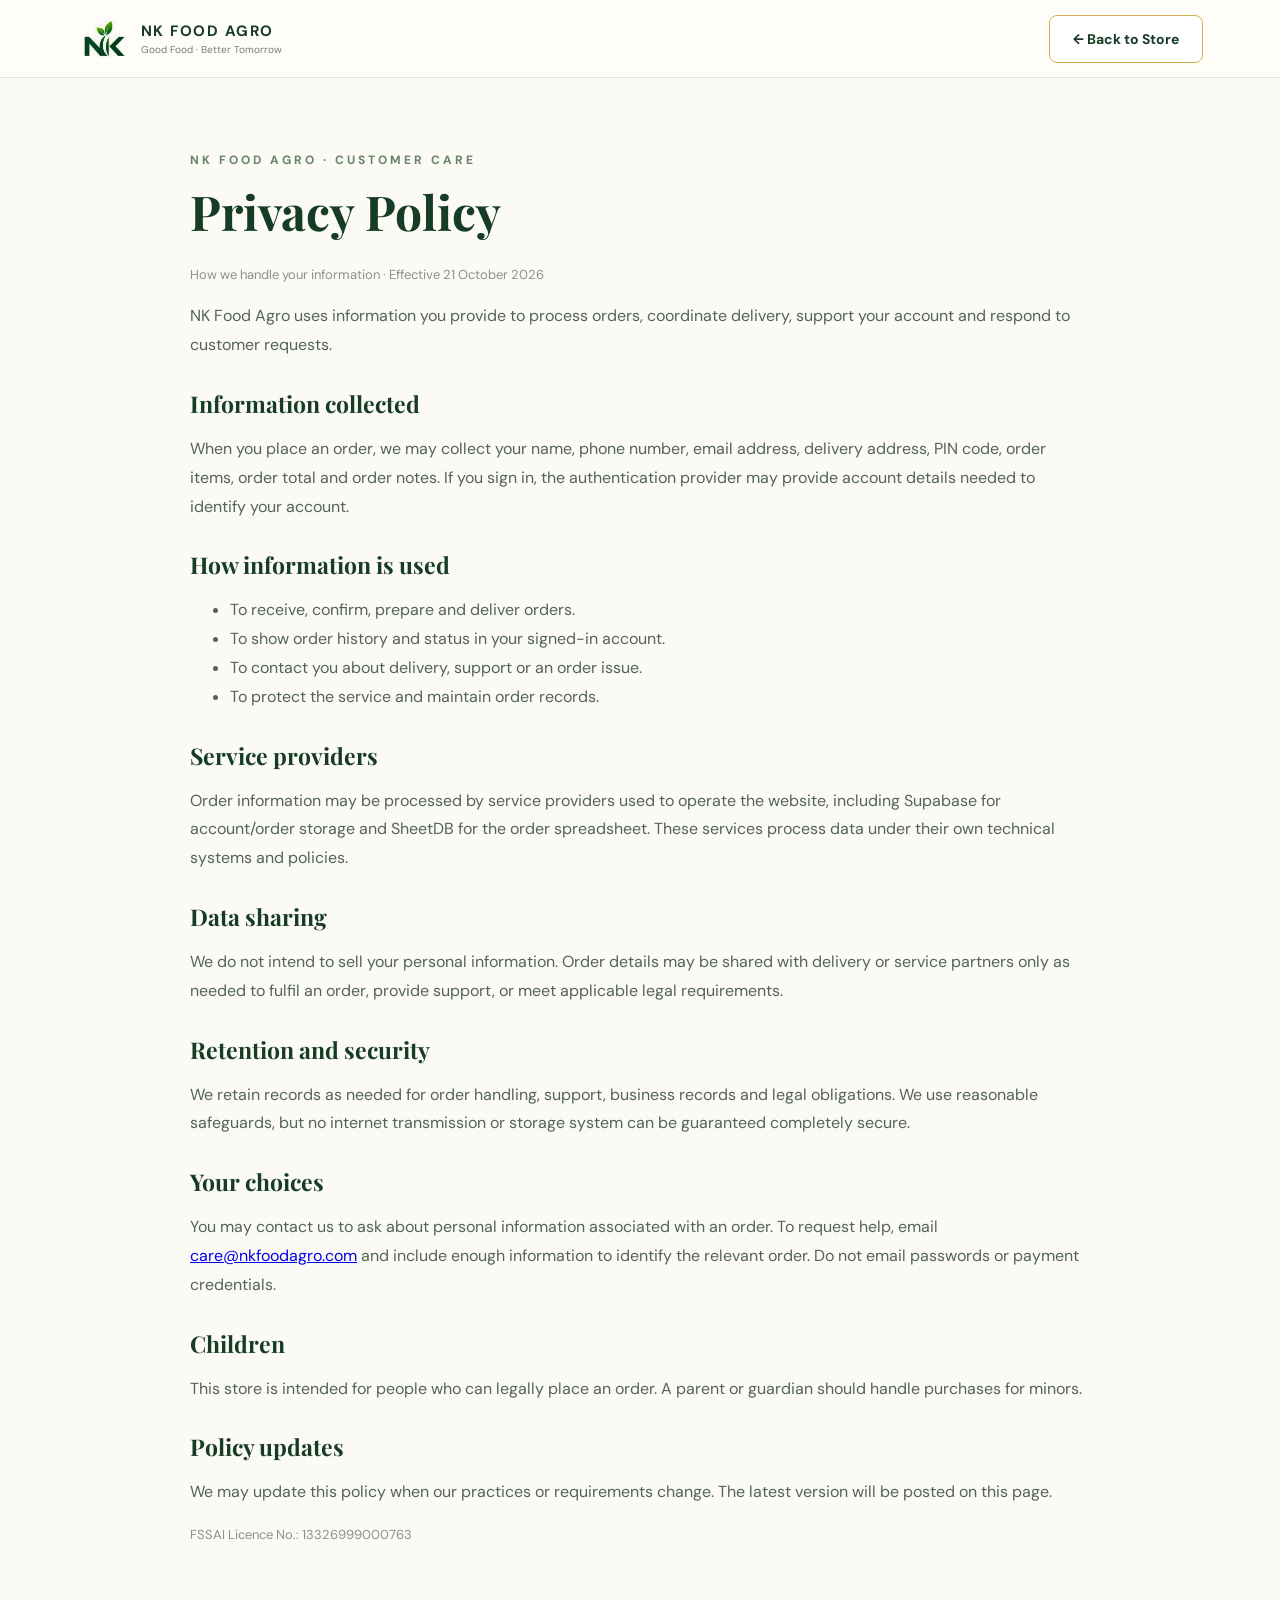
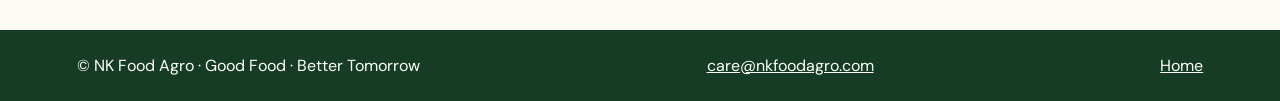
==== commit a3c20055: "Add files via upload" ====
--- a/privacy-policy.html
+++ b/privacy-policy.html
@@ -1 +1 @@
-<!DOCTYPE html><html lang="en"><head><meta charset="UTF-8"><meta name="viewport" content="width=device-width,initial-scale=1"><title>Privacy Policy | NK Food Agro</title><meta name="description" content="Privacy Policy for NK Food Agro customers."><link rel="icon" href="assets/favicon.webp"><link rel="preconnect" href="https://fonts.googleapis.com"><link rel="preconnect" href="https://fonts.gstatic.com" crossorigin><link href="https://fonts.googleapis.com/css2?family=DM+Sans:wght@400;500;600;700&family=Playfair+Display:wght@600;700&display=swap" rel="stylesheet"><link rel="stylesheet" href="style.css"></head><body><header class="header"><a class="brand" href="index.html"><img class="brand-logo-image" src="assets/nk-logo.webp" alt="NK Food Agro logo"><span><b>NK FOOD AGRO</b><small>Good Food · Better Tomorrow</small></span></a><a class="btn secondary" href="index.html">← Back to Store</a></header><main class="policy-page"><span class="eyebrow">NK FOOD AGRO · CUSTOMER CARE</span><h1>Privacy Policy</h1><p class="updated">How we handle your information · Effective 21 October 2026</p><p>NK Food Agro uses information you provide to process orders, coordinate delivery, support your account and respond to customer requests.</p><h2>Information collected</h2><p>When you place an order, we may collect your name, phone number, email address, delivery address, PIN code, order items, order total and order notes. If you sign in, the authentication provider may provide account details needed to identify your account.</p><h2>How information is used</h2><ul><li>To receive, confirm, prepare and deliver orders.</li><li>To show order history and status in your signed-in account.</li><li>To contact you about delivery, support or an order issue.</li><li>To protect the service and maintain order records.</li></ul><h2>Service providers</h2><p>Order information may be processed by service providers used to operate the website, including Supabase for account/order storage and SheetDB for the order spreadsheet. These services process data under their own technical systems and policies.</p><h2>Data sharing</h2><p>We do not intend to sell your personal information. Order details may be shared with delivery or service partners only as needed to fulfil an order, provide support, or meet applicable legal requirements.</p><h2>Retention and security</h2><p>We retain records as needed for order handling, support, business records and legal obligations. We use reasonable safeguards, but no internet transmission or storage system can be guaranteed completely secure.</p><h2>Your choices</h2><p>You may contact us to ask about personal information associated with an order. To request help, email <a href="mailto:care@nkfoodagro.com">care@nkfoodagro.com</a> and include enough information to identify the relevant order. Do not email passwords or payment credentials.</p><h2>Children</h2><p>This store is intended for people who can legally place an order. A parent or guardian should handle purchases for minors.</p><h2>Policy updates</h2><p>We may update this policy when our practices or requirements change. The latest version will be posted on this page.</p><p class="updated">FSSAI Licence No.: 13326999000763</p></main><footer class="policy-footer"><span>© NK Food Agro · Good Food · Better Tomorrow</span><a href="mailto:care@nkfoodagro.com">care@nkfoodagro.com</a><a href="index.html">Home</a></footer></body></html>+<!DOCTYPE html><html lang="en"><head><meta charset="UTF-8"><meta name="viewport" content="width=device-width,initial-scale=1"><title>Privacy Policy | NK Food Agro</title><meta name="description" content="Privacy Policy for NK Food Agro customers."><link rel="icon" href="assets/favicon.png"><link rel="preconnect" href="https://fonts.googleapis.com"><link rel="preconnect" href="https://fonts.gstatic.com" crossorigin><link href="https://fonts.googleapis.com/css2?family=DM+Sans:wght@400;500;600;700&family=Playfair+Display:wght@600;700&display=swap" rel="stylesheet"><link rel="stylesheet" href="style.css"></head><body><header class="header"><a class="brand" href="index.html"><img class="brand-logo-image" src="assets/nk-logo.png" alt="NK Food Agro logo"><span><b>NK FOOD AGRO</b><small>Good Food · Better Tomorrow</small></span></a><a class="btn secondary" href="index.html">← Back to Store</a></header><main class="policy-page"><span class="eyebrow">NK FOOD AGRO · CUSTOMER CARE</span><h1>Privacy Policy</h1><p class="updated">How we handle your information · Effective 21 October 2026</p><p>NK Food Agro uses information you provide to process orders, coordinate delivery, support your account and respond to customer requests.</p><h2>Information collected</h2><p>When you place an order, we may collect your name, phone number, email address, delivery address, PIN code, order items, order total and order notes. If you sign in, the authentication provider may provide account details needed to identify your account.</p><h2>How information is used</h2><ul><li>To receive, confirm, prepare and deliver orders.</li><li>To show order history and status in your signed-in account.</li><li>To contact you about delivery, support or an order issue.</li><li>To protect the service and maintain order records.</li></ul><h2>Service providers</h2><p>Order information may be processed by service providers used to operate the website, including Supabase for account/order storage and SheetDB for the order spreadsheet. These services process data under their own technical systems and policies.</p><h2>Data sharing</h2><p>We do not intend to sell your personal information. Order details may be shared with delivery or service partners only as needed to fulfil an order, provide support, or meet applicable legal requirements.</p><h2>Retention and security</h2><p>We retain records as needed for order handling, support, business records and legal obligations. We use reasonable safeguards, but no internet transmission or storage system can be guaranteed completely secure.</p><h2>Your choices</h2><p>You may contact us to ask about personal information associated with an order. To request help, email <a href="mailto:care@nkfoodagro.com">care@nkfoodagro.com</a> and include enough information to identify the relevant order. Do not email passwords or payment credentials.</p><h2>Children</h2><p>This store is intended for people who can legally place an order. A parent or guardian should handle purchases for minors.</p><h2>Policy updates</h2><p>We may update this policy when our practices or requirements change. The latest version will be posted on this page.</p><p class="updated">FSSAI Licence No.: 13326999000763</p></main><footer class="policy-footer"><span>© NK Food Agro · Good Food · Better Tomorrow</span><a href="mailto:care@nkfoodagro.com">care@nkfoodagro.com</a><a href="index.html">Home</a></footer></body></html>
--- a/style.css
+++ b/style.css
@@ -251,14 +251,3 @@
 @media(prefers-reduced-motion:reduce){
   *,*::before,*::after{scroll-behavior:auto!important;animation-duration:.01ms!important;animation-iteration-count:1!important;transition-duration:.01ms!important}
 }
-
-
-/* Product-card interaction and fast, accessible browsing */
-.product-title-link{appearance:none;border:0;padding:0;background:transparent;color:inherit;font:inherit;font-weight:inherit;text-align:left;cursor:pointer;line-height:inherit}
-.product-title-link:hover,.product-title-link:focus-visible{color:#9a742d;text-decoration:underline;text-underline-offset:4px}
-.product-image img[role="button"]{cursor:pointer}
-.add-cart-card{flex:1;min-height:44px;white-space:nowrap}
-.card-actions{gap:8px}
-.nkfi-jar-wrap[hidden]{display:none!important}
-@media(max-width:600px){.hero-product,.product-card,.quick-glow,.hero-frame:after{animation:none!important}.quick-glow{display:none}.product-card{will-change:auto}.product-image img,.smart-image{transition:none}.header{backdrop-filter:none}}
-@media(prefers-reduced-motion:reduce){*,*::before,*::after{scroll-behavior:auto!important;animation-duration:.01ms!important;animation-iteration-count:1!important;transition-duration:.01ms!important}}
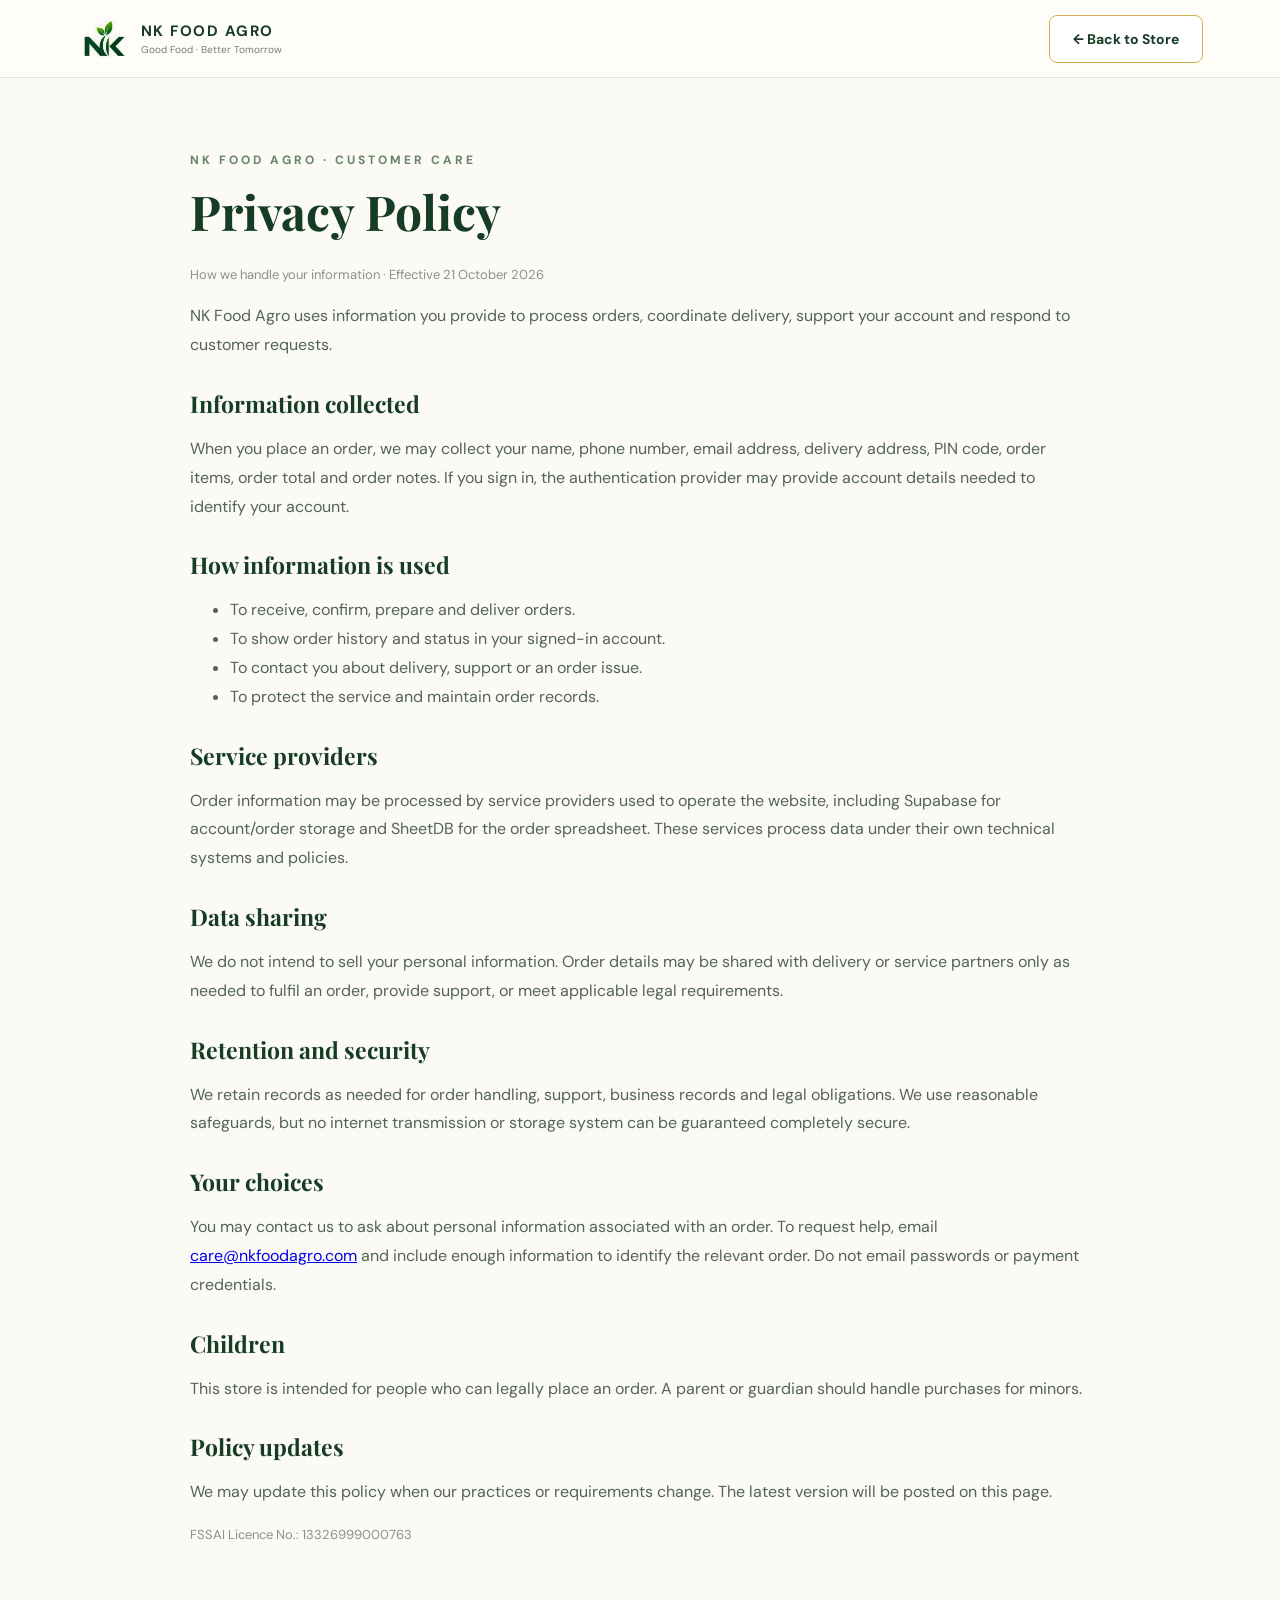
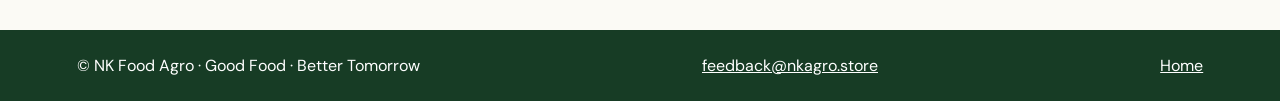
==== commit 1dc91c08: "Update privacy-policy.html" ====
--- a/privacy-policy.html
+++ b/privacy-policy.html
@@ -1 +1 @@
-<!DOCTYPE html><html lang="en"><head><meta charset="UTF-8"><meta name="viewport" content="width=device-width,initial-scale=1"><title>Privacy Policy | NK Food Agro</title><meta name="description" content="Privacy Policy for NK Food Agro customers."><link rel="icon" href="assets/favicon.png"><link rel="preconnect" href="https://fonts.googleapis.com"><link rel="preconnect" href="https://fonts.gstatic.com" crossorigin><link href="https://fonts.googleapis.com/css2?family=DM+Sans:wght@400;500;600;700&family=Playfair+Display:wght@600;700&display=swap" rel="stylesheet"><link rel="stylesheet" href="style.css"></head><body><header class="header"><a class="brand" href="index.html"><img class="brand-logo-image" src="assets/nk-logo.png" alt="NK Food Agro logo"><span><b>NK FOOD AGRO</b><small>Good Food · Better Tomorrow</small></span></a><a class="btn secondary" href="index.html">← Back to Store</a></header><main class="policy-page"><span class="eyebrow">NK FOOD AGRO · CUSTOMER CARE</span><h1>Privacy Policy</h1><p class="updated">How we handle your information · Effective 21 October 2026</p><p>NK Food Agro uses information you provide to process orders, coordinate delivery, support your account and respond to customer requests.</p><h2>Information collected</h2><p>When you place an order, we may collect your name, phone number, email address, delivery address, PIN code, order items, order total and order notes. If you sign in, the authentication provider may provide account details needed to identify your account.</p><h2>How information is used</h2><ul><li>To receive, confirm, prepare and deliver orders.</li><li>To show order history and status in your signed-in account.</li><li>To contact you about delivery, support or an order issue.</li><li>To protect the service and maintain order records.</li></ul><h2>Service providers</h2><p>Order information may be processed by service providers used to operate the website, including Supabase for account/order storage and SheetDB for the order spreadsheet. These services process data under their own technical systems and policies.</p><h2>Data sharing</h2><p>We do not intend to sell your personal information. Order details may be shared with delivery or service partners only as needed to fulfil an order, provide support, or meet applicable legal requirements.</p><h2>Retention and security</h2><p>We retain records as needed for order handling, support, business records and legal obligations. We use reasonable safeguards, but no internet transmission or storage system can be guaranteed completely secure.</p><h2>Your choices</h2><p>You may contact us to ask about personal information associated with an order. To request help, email <a href="mailto:care@nkfoodagro.com">care@nkfoodagro.com</a> and include enough information to identify the relevant order. Do not email passwords or payment credentials.</p><h2>Children</h2><p>This store is intended for people who can legally place an order. A parent or guardian should handle purchases for minors.</p><h2>Policy updates</h2><p>We may update this policy when our practices or requirements change. The latest version will be posted on this page.</p><p class="updated">FSSAI Licence No.: 13326999000763</p></main><footer class="policy-footer"><span>© NK Food Agro · Good Food · Better Tomorrow</span><a href="mailto:care@nkfoodagro.com">care@nkfoodagro.com</a><a href="index.html">Home</a></footer></body></html>+<!DOCTYPE html><html lang="en"><head><meta charset="UTF-8"><meta name="viewport" content="width=device-width,initial-scale=1"><title>Privacy Policy | NK Food Agro</title><meta name="description" content="Privacy Policy for NK Food Agro customers."><link rel="icon" href="assets/favicon.png"><link rel="preconnect" href="https://fonts.googleapis.com"><link rel="preconnect" href="https://fonts.gstatic.com" crossorigin><link href="https://fonts.googleapis.com/css2?family=DM+Sans:wght@400;500;600;700&family=Playfair+Display:wght@600;700&display=swap" rel="stylesheet"><link rel="stylesheet" href="style.css"></head><body><header class="header"><a class="brand" href="index.html"><img class="brand-logo-image" src="assets/nk-logo.png" alt="NK Food Agro logo"><span><b>NK FOOD AGRO</b><small>Good Food · Better Tomorrow</small></span></a><a class="btn secondary" href="index.html">← Back to Store</a></header><main class="policy-page"><span class="eyebrow">NK FOOD AGRO · CUSTOMER CARE</span><h1>Privacy Policy</h1><p class="updated">How we handle your information · Effective 21 October 2026</p><p>NK Food Agro uses information you provide to process orders, coordinate delivery, support your account and respond to customer requests.</p><h2>Information collected</h2><p>When you place an order, we may collect your name, phone number, email address, delivery address, PIN code, order items, order total and order notes. If you sign in, the authentication provider may provide account details needed to identify your account.</p><h2>How information is used</h2><ul><li>To receive, confirm, prepare and deliver orders.</li><li>To show order history and status in your signed-in account.</li><li>To contact you about delivery, support or an order issue.</li><li>To protect the service and maintain order records.</li></ul><h2>Service providers</h2><p>Order information may be processed by service providers used to operate the website, including Supabase for account/order storage and SheetDB for the order spreadsheet. These services process data under their own technical systems and policies.</p><h2>Data sharing</h2><p>We do not intend to sell your personal information. Order details may be shared with delivery or service partners only as needed to fulfil an order, provide support, or meet applicable legal requirements.</p><h2>Retention and security</h2><p>We retain records as needed for order handling, support, business records and legal obligations. We use reasonable safeguards, but no internet transmission or storage system can be guaranteed completely secure.</p><h2>Your choices</h2><p>You may contact us to ask about personal information associated with an order. To request help, email <a href="mailto:care@nkfoodagro.com">care@nkfoodagro.com</a> and include enough information to identify the relevant order. Do not email passwords or payment credentials.</p><h2>Children</h2><p>This store is intended for people who can legally place an order. A parent or guardian should handle purchases for minors.</p><h2>Policy updates</h2><p>We may update this policy when our practices or requirements change. The latest version will be posted on this page.</p><p class="updated">FSSAI Licence No.: 13326999000763</p></main><footer class="policy-footer"><span>© NK Food Agro · Good Food · Better Tomorrow</span><a href="mailto:feedback@nkagro.store">feedback@nkagro.store</a><a href="index.html">Home</a></footer></body></html>
--- a/style.css
+++ b/style.css
@@ -251,3 +251,14 @@
 @media(prefers-reduced-motion:reduce){
   *,*::before,*::after{scroll-behavior:auto!important;animation-duration:.01ms!important;animation-iteration-count:1!important;transition-duration:.01ms!important}
 }
+
+
+/* Product-card interaction and fast, accessible browsing */
+.product-title-link{appearance:none;border:0;padding:0;background:transparent;color:inherit;font:inherit;font-weight:inherit;text-align:left;cursor:pointer;line-height:inherit}
+.product-title-link:hover,.product-title-link:focus-visible{color:#9a742d;text-decoration:underline;text-underline-offset:4px}
+.product-image img[role="button"]{cursor:pointer}
+.add-cart-card{flex:1;min-height:44px;white-space:nowrap}
+.card-actions{gap:8px}
+.nkfi-jar-wrap[hidden]{display:none!important}
+@media(max-width:600px){.hero-product,.product-card,.quick-glow,.hero-frame:after{animation:none!important}.quick-glow{display:none}.product-card{will-change:auto}.product-image img,.smart-image{transition:none}.header{backdrop-filter:none}}
+@media(prefers-reduced-motion:reduce){*,*::before,*::after{scroll-behavior:auto!important;animation-duration:.01ms!important;animation-iteration-count:1!important;transition-duration:.01ms!important}}
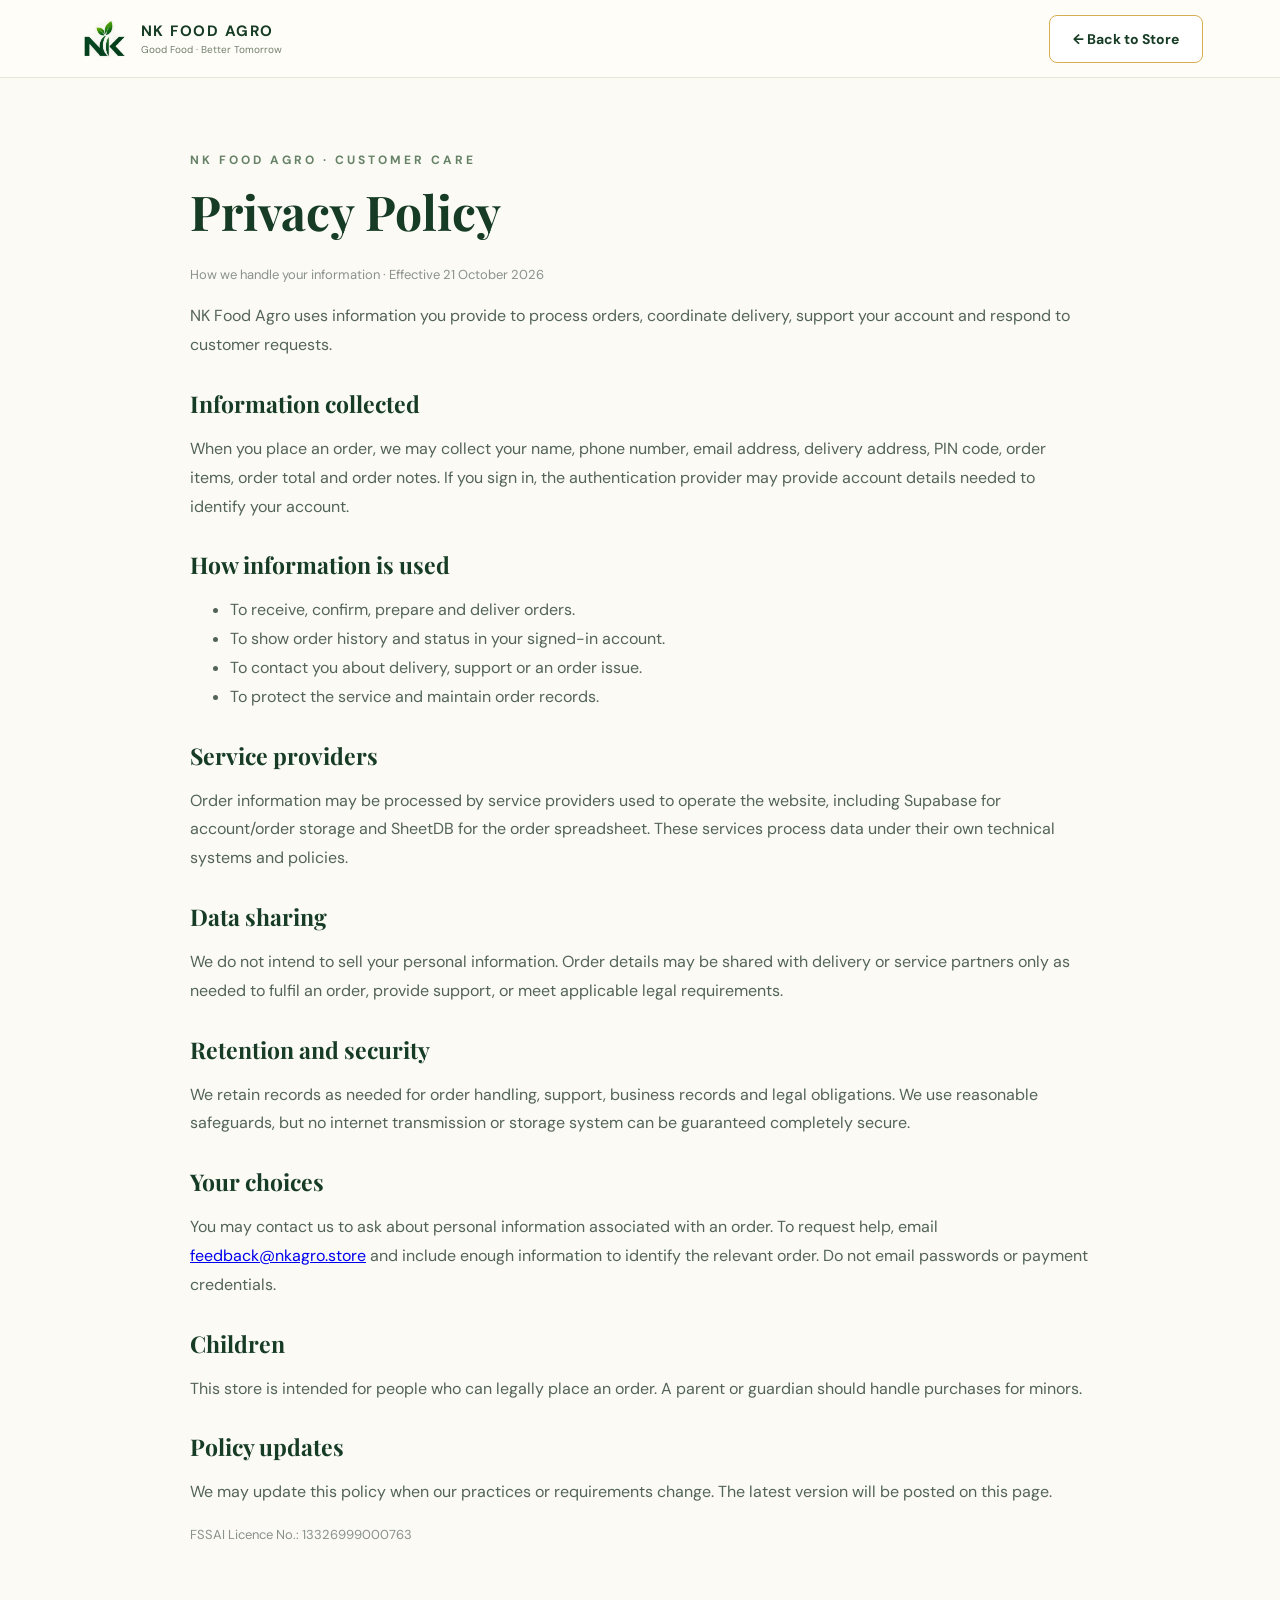
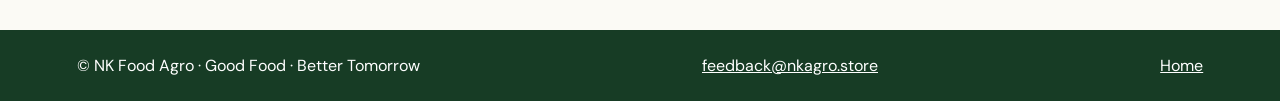
==== commit cca208e5: "Update privacy-policy.html" ====
--- a/privacy-policy.html
+++ b/privacy-policy.html
@@ -1 +1 @@
-<!DOCTYPE html><html lang="en"><head><meta charset="UTF-8"><meta name="viewport" content="width=device-width,initial-scale=1"><title>Privacy Policy | NK Food Agro</title><meta name="description" content="Privacy Policy for NK Food Agro customers."><link rel="icon" href="assets/favicon.png"><link rel="preconnect" href="https://fonts.googleapis.com"><link rel="preconnect" href="https://fonts.gstatic.com" crossorigin><link href="https://fonts.googleapis.com/css2?family=DM+Sans:wght@400;500;600;700&family=Playfair+Display:wght@600;700&display=swap" rel="stylesheet"><link rel="stylesheet" href="style.css"></head><body><header class="header"><a class="brand" href="index.html"><img class="brand-logo-image" src="assets/nk-logo.png" alt="NK Food Agro logo"><span><b>NK FOOD AGRO</b><small>Good Food · Better Tomorrow</small></span></a><a class="btn secondary" href="index.html">← Back to Store</a></header><main class="policy-page"><span class="eyebrow">NK FOOD AGRO · CUSTOMER CARE</span><h1>Privacy Policy</h1><p class="updated">How we handle your information · Effective 21 October 2026</p><p>NK Food Agro uses information you provide to process orders, coordinate delivery, support your account and respond to customer requests.</p><h2>Information collected</h2><p>When you place an order, we may collect your name, phone number, email address, delivery address, PIN code, order items, order total and order notes. If you sign in, the authentication provider may provide account details needed to identify your account.</p><h2>How information is used</h2><ul><li>To receive, confirm, prepare and deliver orders.</li><li>To show order history and status in your signed-in account.</li><li>To contact you about delivery, support or an order issue.</li><li>To protect the service and maintain order records.</li></ul><h2>Service providers</h2><p>Order information may be processed by service providers used to operate the website, including Supabase for account/order storage and SheetDB for the order spreadsheet. These services process data under their own technical systems and policies.</p><h2>Data sharing</h2><p>We do not intend to sell your personal information. Order details may be shared with delivery or service partners only as needed to fulfil an order, provide support, or meet applicable legal requirements.</p><h2>Retention and security</h2><p>We retain records as needed for order handling, support, business records and legal obligations. We use reasonable safeguards, but no internet transmission or storage system can be guaranteed completely secure.</p><h2>Your choices</h2><p>You may contact us to ask about personal information associated with an order. To request help, email <a href="mailto:care@nkfoodagro.com">care@nkfoodagro.com</a> and include enough information to identify the relevant order. Do not email passwords or payment credentials.</p><h2>Children</h2><p>This store is intended for people who can legally place an order. A parent or guardian should handle purchases for minors.</p><h2>Policy updates</h2><p>We may update this policy when our practices or requirements change. The latest version will be posted on this page.</p><p class="updated">FSSAI Licence No.: 13326999000763</p></main><footer class="policy-footer"><span>© NK Food Agro · Good Food · Better Tomorrow</span><a href="mailto:feedback@nkagro.store">feedback@nkagro.store</a><a href="index.html">Home</a></footer></body></html>
+<!DOCTYPE html><html lang="en"><head><meta charset="UTF-8"><meta name="viewport" content="width=device-width,initial-scale=1"><title>Privacy Policy | NK Food Agro</title><meta name="description" content="Privacy Policy for NK Food Agro customers."><link rel="icon" href="assets/favicon.png"><link rel="preconnect" href="https://fonts.googleapis.com"><link rel="preconnect" href="https://fonts.gstatic.com" crossorigin><link href="https://fonts.googleapis.com/css2?family=DM+Sans:wght@400;500;600;700&family=Playfair+Display:wght@600;700&display=swap" rel="stylesheet"><link rel="stylesheet" href="style.css"></head><body><header class="header"><a class="brand" href="index.html"><img class="brand-logo-image" src="assets/nk-logo.png" alt="NK Food Agro logo"><span><b>NK FOOD AGRO</b><small>Good Food · Better Tomorrow</small></span></a><a class="btn secondary" href="index.html">← Back to Store</a></header><main class="policy-page"><span class="eyebrow">NK FOOD AGRO · CUSTOMER CARE</span><h1>Privacy Policy</h1><p class="updated">How we handle your information · Effective 21 October 2026</p><p>NK Food Agro uses information you provide to process orders, coordinate delivery, support your account and respond to customer requests.</p><h2>Information collected</h2><p>When you place an order, we may collect your name, phone number, email address, delivery address, PIN code, order items, order total and order notes. If you sign in, the authentication provider may provide account details needed to identify your account.</p><h2>How information is used</h2><ul><li>To receive, confirm, prepare and deliver orders.</li><li>To show order history and status in your signed-in account.</li><li>To contact you about delivery, support or an order issue.</li><li>To protect the service and maintain order records.</li></ul><h2>Service providers</h2><p>Order information may be processed by service providers used to operate the website, including Supabase for account/order storage and SheetDB for the order spreadsheet. These services process data under their own technical systems and policies.</p><h2>Data sharing</h2><p>We do not intend to sell your personal information. Order details may be shared with delivery or service partners only as needed to fulfil an order, provide support, or meet applicable legal requirements.</p><h2>Retention and security</h2><p>We retain records as needed for order handling, support, business records and legal obligations. We use reasonable safeguards, but no internet transmission or storage system can be guaranteed completely secure.</p><h2>Your choices</h2><p>You may contact us to ask about personal information associated with an order. To request help, email <a href="mailto:feedback@nkagro.store">feedback@nkagro.store</a> and include enough information to identify the relevant order. Do not email passwords or payment credentials.</p><h2>Children</h2><p>This store is intended for people who can legally place an order. A parent or guardian should handle purchases for minors.</p><h2>Policy updates</h2><p>We may update this policy when our practices or requirements change. The latest version will be posted on this page.</p><p class="updated">FSSAI Licence No.: 13326999000763</p></main><footer class="policy-footer"><span>© NK Food Agro · Good Food · Better Tomorrow</span><a href="mailto:feedback@nkagro.store">feedback@nkagro.store</a><a href="index.html">Home</a></footer></body></html>
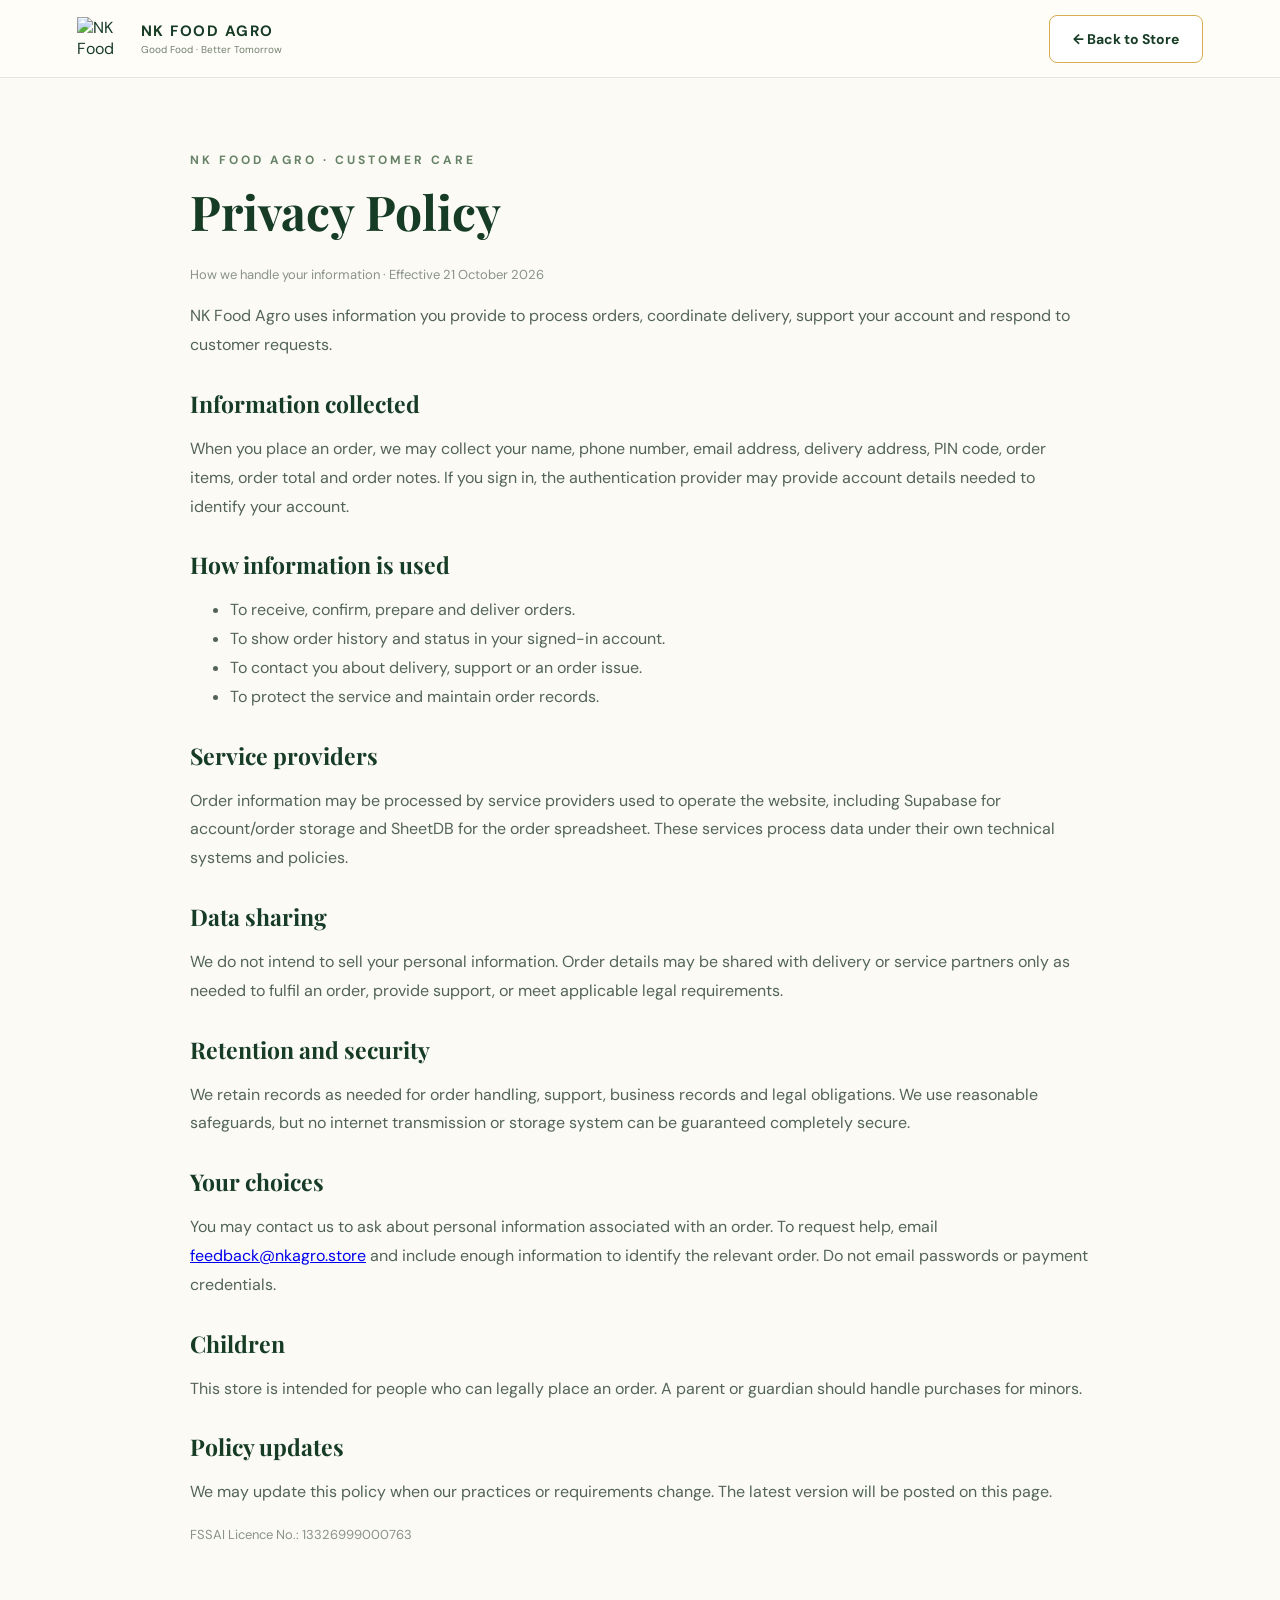
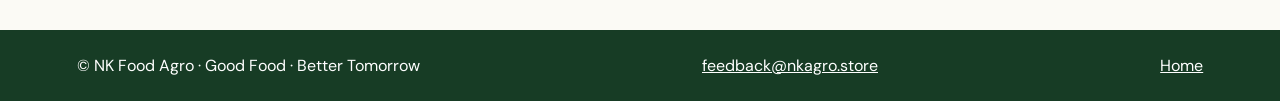
==== commit b7b11669: "Add files via upload" ====
--- a/privacy-policy.html
+++ b/privacy-policy.html
@@ -1 +1 @@
-<!DOCTYPE html><html lang="en"><head><meta charset="UTF-8"><meta name="viewport" content="width=device-width,initial-scale=1"><title>Privacy Policy | NK Food Agro</title><meta name="description" content="Privacy Policy for NK Food Agro customers."><link rel="icon" href="assets/favicon.png"><link rel="preconnect" href="https://fonts.googleapis.com"><link rel="preconnect" href="https://fonts.gstatic.com" crossorigin><link href="https://fonts.googleapis.com/css2?family=DM+Sans:wght@400;500;600;700&family=Playfair+Display:wght@600;700&display=swap" rel="stylesheet"><link rel="stylesheet" href="style.css"></head><body><header class="header"><a class="brand" href="index.html"><img class="brand-logo-image" src="assets/nk-logo.png" alt="NK Food Agro logo"><span><b>NK FOOD AGRO</b><small>Good Food · Better Tomorrow</small></span></a><a class="btn secondary" href="index.html">← Back to Store</a></header><main class="policy-page"><span class="eyebrow">NK FOOD AGRO · CUSTOMER CARE</span><h1>Privacy Policy</h1><p class="updated">How we handle your information · Effective 21 October 2026</p><p>NK Food Agro uses information you provide to process orders, coordinate delivery, support your account and respond to customer requests.</p><h2>Information collected</h2><p>When you place an order, we may collect your name, phone number, email address, delivery address, PIN code, order items, order total and order notes. If you sign in, the authentication provider may provide account details needed to identify your account.</p><h2>How information is used</h2><ul><li>To receive, confirm, prepare and deliver orders.</li><li>To show order history and status in your signed-in account.</li><li>To contact you about delivery, support or an order issue.</li><li>To protect the service and maintain order records.</li></ul><h2>Service providers</h2><p>Order information may be processed by service providers used to operate the website, including Supabase for account/order storage and SheetDB for the order spreadsheet. These services process data under their own technical systems and policies.</p><h2>Data sharing</h2><p>We do not intend to sell your personal information. Order details may be shared with delivery or service partners only as needed to fulfil an order, provide support, or meet applicable legal requirements.</p><h2>Retention and security</h2><p>We retain records as needed for order handling, support, business records and legal obligations. We use reasonable safeguards, but no internet transmission or storage system can be guaranteed completely secure.</p><h2>Your choices</h2><p>You may contact us to ask about personal information associated with an order. To request help, email <a href="mailto:feedback@nkagro.store">feedback@nkagro.store</a> and include enough information to identify the relevant order. Do not email passwords or payment credentials.</p><h2>Children</h2><p>This store is intended for people who can legally place an order. A parent or guardian should handle purchases for minors.</p><h2>Policy updates</h2><p>We may update this policy when our practices or requirements change. The latest version will be posted on this page.</p><p class="updated">FSSAI Licence No.: 13326999000763</p></main><footer class="policy-footer"><span>© NK Food Agro · Good Food · Better Tomorrow</span><a href="mailto:feedback@nkagro.store">feedback@nkagro.store</a><a href="index.html">Home</a></footer></body></html>
+<!DOCTYPE html><html lang="en"><head><meta charset="UTF-8"><meta name="viewport" content="width=device-width,initial-scale=1"><title>Privacy Policy | NK Food Agro</title><meta name="description" content="Privacy Policy for NK Food Agro customers."><link rel="icon" href="assets/favicon.webp"><link rel="preconnect" href="https://fonts.googleapis.com"><link rel="preconnect" href="https://fonts.gstatic.com" crossorigin><link href="https://fonts.googleapis.com/css2?family=DM+Sans:wght@400;500;600;700&family=Playfair+Display:wght@600;700&display=swap" rel="stylesheet"><link rel="stylesheet" href="style.css"></head><body><header class="header"><a class="brand" href="index.html"><img class="brand-logo-image" src="assets/nk-logo.webp" alt="NK Food Agro logo"><span><b>NK FOOD AGRO</b><small>Good Food · Better Tomorrow</small></span></a><a class="btn secondary" href="index.html">← Back to Store</a></header><main class="policy-page"><span class="eyebrow">NK FOOD AGRO · CUSTOMER CARE</span><h1>Privacy Policy</h1><p class="updated">How we handle your information · Effective 21 October 2026</p><p>NK Food Agro uses information you provide to process orders, coordinate delivery, support your account and respond to customer requests.</p><h2>Information collected</h2><p>When you place an order, we may collect your name, phone number, email address, delivery address, PIN code, order items, order total and order notes. If you sign in, the authentication provider may provide account details needed to identify your account.</p><h2>How information is used</h2><ul><li>To receive, confirm, prepare and deliver orders.</li><li>To show order history and status in your signed-in account.</li><li>To contact you about delivery, support or an order issue.</li><li>To protect the service and maintain order records.</li></ul><h2>Service providers</h2><p>Order information may be processed by service providers used to operate the website, including Supabase for account/order storage and SheetDB for the order spreadsheet. These services process data under their own technical systems and policies.</p><h2>Data sharing</h2><p>We do not intend to sell your personal information. Order details may be shared with delivery or service partners only as needed to fulfil an order, provide support, or meet applicable legal requirements.</p><h2>Retention and security</h2><p>We retain records as needed for order handling, support, business records and legal obligations. We use reasonable safeguards, but no internet transmission or storage system can be guaranteed completely secure.</p><h2>Your choices</h2><p>You may contact us to ask about personal information associated with an order. To request help, email <a href="mailto:feedback@nkagro.store">feedback@nkagro.store</a> and include enough information to identify the relevant order. Do not email passwords or payment credentials.</p><h2>Children</h2><p>This store is intended for people who can legally place an order. A parent or guardian should handle purchases for minors.</p><h2>Policy updates</h2><p>We may update this policy when our practices or requirements change. The latest version will be posted on this page.</p><p class="updated">FSSAI Licence No.: 13326999000763</p></main><footer class="policy-footer"><span>© NK Food Agro · Good Food · Better Tomorrow</span><a href="mailto:feedback@nkagro.store">feedback@nkagro.store</a><a href="index.html">Home</a></footer></body></html>
--- a/style.css
+++ b/style.css
@@ -262,3 +262,17 @@
 .nkfi-jar-wrap[hidden]{display:none!important}
 @media(max-width:600px){.hero-product,.product-card,.quick-glow,.hero-frame:after{animation:none!important}.quick-glow{display:none}.product-card{will-change:auto}.product-image img,.smart-image{transition:none}.header{backdrop-filter:none}}
 @media(prefers-reduced-motion:reduce){*,*::before,*::after{scroll-behavior:auto!important;animation-duration:.01ms!important;animation-iteration-count:1!important;transition-duration:.01ms!important}}
+
+/* Delivery price breakdown */
+.delivery-breakdown{border-top:1px solid #eee7d8;padding-top:12px;margin-top:8px}.shipping-line{display:flex;justify-content:space-between;gap:15px;padding:5px 0;font-size:13px;color:#526456}.shipping-line b{color:#173c25}.topbar{line-height:1.5}.weight-picker select{margin-left:6px;border:1px solid #dcd7cb;border-radius:7px;padding:7px;background:#fffdf8;color:#173c25;font:inherit}
+
+
+/* Smooth 3-image auto gallery in the FARM FRESH hero area */
+.hero-gallery{isolation:isolate}
+.hero-gallery .hero-slide{position:absolute;inset:18px;width:calc(100% - 36px);height:calc(100% - 36px);opacity:0;transform:scale(1.025);transition:opacity 1s ease-in-out,transform 5.5s ease-out;pointer-events:none}
+.hero-gallery .hero-slide.is-active{opacity:1;transform:scale(1);z-index:1}
+.hero-gallery:after{z-index:2;pointer-events:none}
+.hero-gallery-dots{position:absolute;z-index:4;left:50%;bottom:15px;transform:translateX(-50%);display:flex;gap:8px;padding:8px 11px;border-radius:30px;background:rgba(255,255,255,.72);backdrop-filter:blur(8px)}
+.hero-gallery-dot{width:8px;height:8px;padding:0;border:0;border-radius:50%;background:#9aa995;cursor:pointer;transition:width .3s ease,background .3s ease}
+.hero-gallery-dot.is-active{width:22px;border-radius:8px;background:#173c25}
+@media(prefers-reduced-motion:reduce){.hero-gallery .hero-slide,.hero-gallery-dot{transition:none}}
